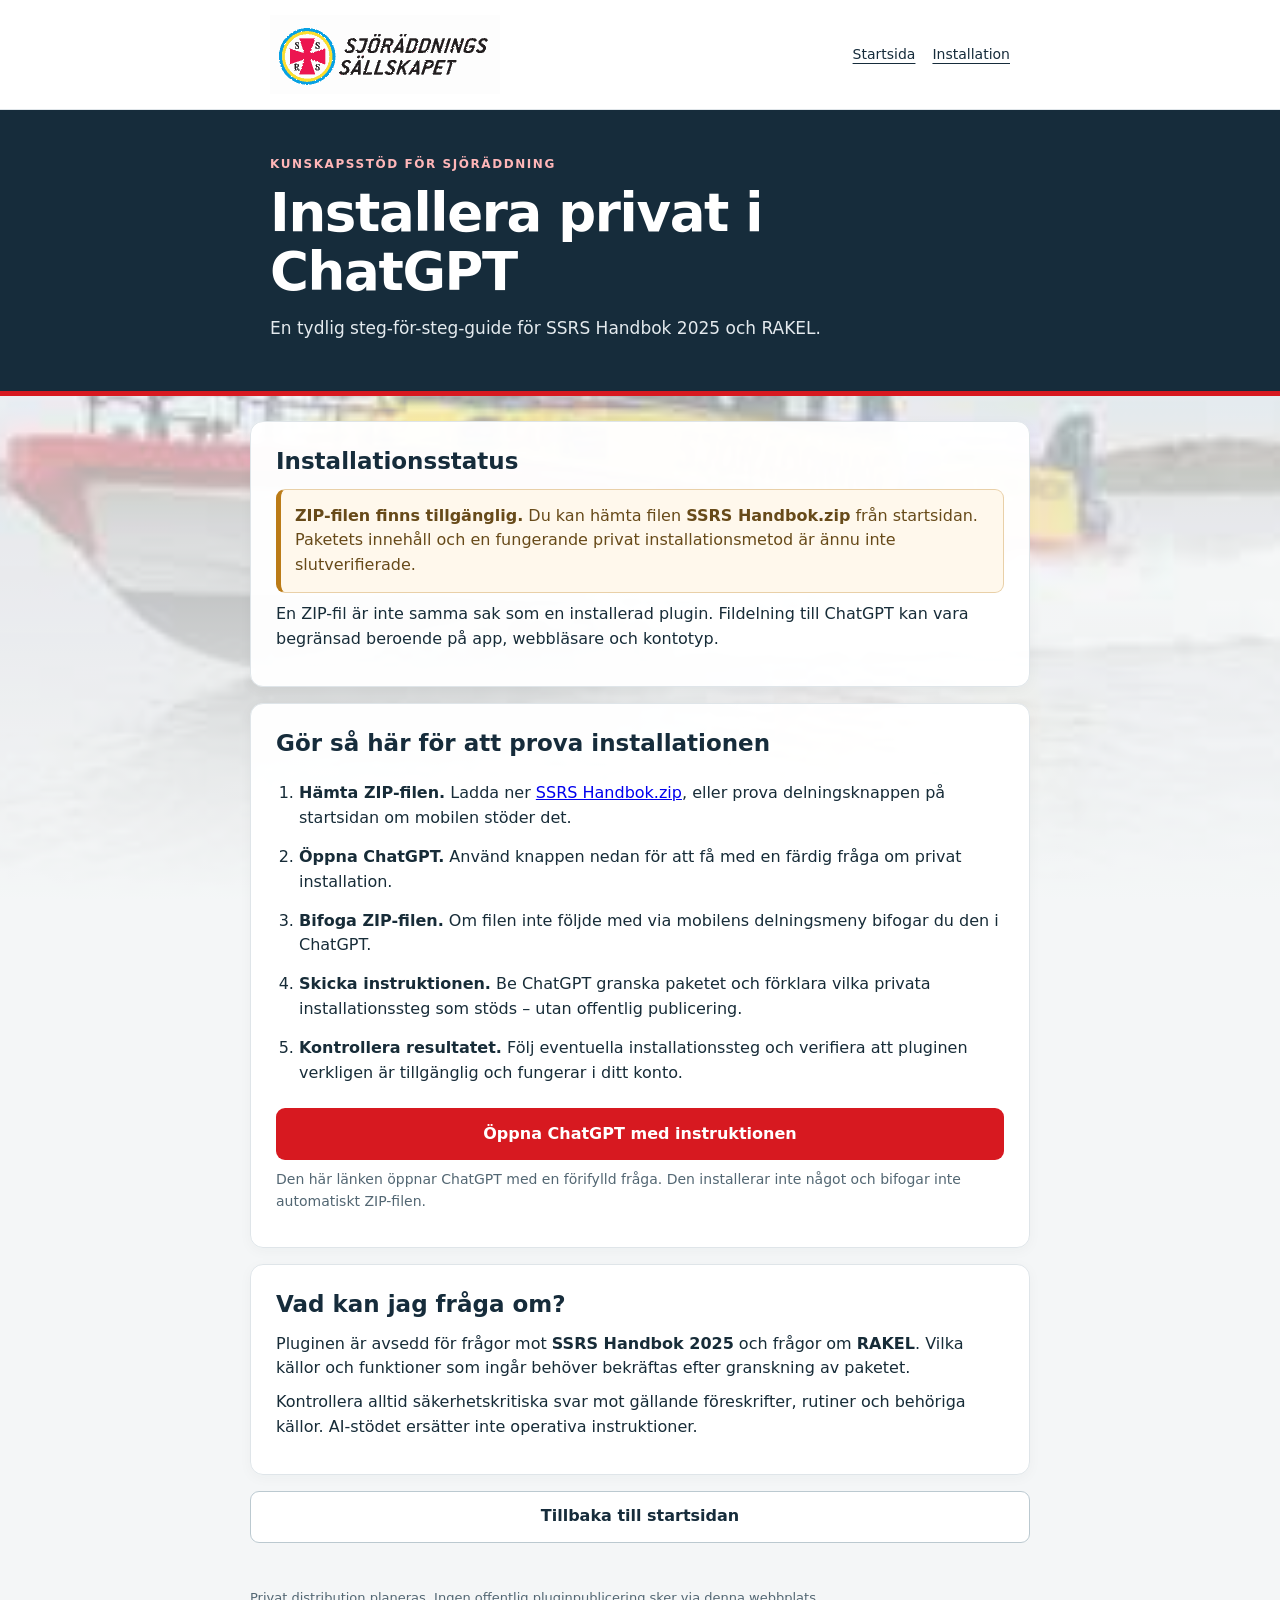
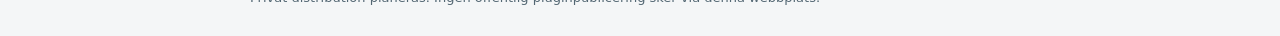
==== installera.html @ 9a64f4ef "Replace cross header mark with SSRS logo" ====
<!doctype html>
<html lang="sv">
<head>
<meta charset="utf-8">
<meta name="viewport" content="width=device-width,initial-scale=1">
<meta name="theme-color" content="#d71920">
<meta name="description" content="Information om installation av SSRS Handbok 2025 och RAKEL.">
<title>Installation – SSRS Handbok 2025 och RAKEL</title>
<link rel="stylesheet" href="./styles.css">
</head>
<body>
<header><div class="topbar"><a class="brand" href="./index.html"><img class="brand-logo" src="./ssrs-logo.svg" alt="Sjöräddningssällskapet" width="230" height="79"></a><nav aria-label="Huvudmeny"><a href="./index.html">Startsida</a><a href="./installera.html" aria-current="page">Installation</a></nav></div></header>
<section class="hero"><div class="hero-inner"><p class="eyebrow">Kunskapsstöd för sjöräddning</p><h1>Installera privat i ChatGPT</h1><p>En tydlig steg-för-steg-guide för SSRS Handbok 2025 och RAKEL.</p></div></section>
<main>
<section class="card"><h2>Installationsstatus</h2>
<div class="notice"><strong>ZIP-filen finns tillgänglig.</strong> Du kan hämta filen <strong>SSRS Handbok.zip</strong> från startsidan. Paketets innehåll och en fungerande privat installationsmetod är ännu inte slutverifierade.</div>
<p>En ZIP-fil är inte samma sak som en installerad plugin. Fildelning till ChatGPT kan vara begränsad beroende på app, webbläsare och kontotyp.</p></section>
<section class="card"><h2>Gör så här för att prova installationen</h2>
<ol class="steps">
<li><strong>Hämta ZIP-filen.</strong> Ladda ner <a href="./SSRS%20Handbok.zip" download="SSRS Handbok.zip">SSRS Handbok.zip</a>, eller prova delningsknappen på startsidan om mobilen stöder det.</li>
<li><strong>Öppna ChatGPT.</strong> Använd knappen nedan för att få med en färdig fråga om privat installation.</li>
<li><strong>Bifoga ZIP-filen.</strong> Om filen inte följde med via mobilens delningsmeny bifogar du den i ChatGPT.</li>
<li><strong>Skicka instruktionen.</strong> Be ChatGPT granska paketet och förklara vilka privata installationssteg som stöds – utan offentlig publicering.</li>
<li><strong>Kontrollera resultatet.</strong> Följ eventuella installationssteg och verifiera att pluginen verkligen är tillgänglig och fungerar i ditt konto.</li>
</ol>
<a class="button" href="https://chatgpt.com/?q=Jag%20vill%20installera%20SSRS%20Handbok%202025%20och%20RAKEL%20som%20en%20privat%20plugin.%20Jag%20bifogar%20ZIP-filen.%20Granska%20paketet%20och%20hj%C3%A4lp%20mig%20med%20de%20installationssteg%20som%20faktiskt%20st%C3%B6ds.%20Publicera%20den%20inte." target="_blank" rel="noopener noreferrer">Öppna ChatGPT med instruktionen</a>
<p class="status">Den här länken öppnar ChatGPT med en förifylld fråga. Den installerar inte något och bifogar inte automatiskt ZIP-filen.</p>
</section>
<section class="card"><h2>Vad kan jag fråga om?</h2><p>Pluginen är avsedd för frågor mot <strong>SSRS Handbok 2025</strong> och frågor om <strong>RAKEL</strong>. Vilka källor och funktioner som ingår behöver bekräftas efter granskning av paketet.</p>
<p>Kontrollera alltid säkerhetskritiska svar mot gällande föreskrifter, rutiner och behöriga källor. AI-stödet ersätter inte operativa instruktioner.</p></section>
<a class="button secondary" href="./index.html">Tillbaka till startsidan</a>
</main><footer>Privat distribution planeras. Ingen offentlig pluginpublicering sker via denna webbplats.</footer>
</body></html>
---- styles.css ----
:root{color-scheme:light;--red:#d71920;--red-dark:#a80f17;--navy:#162c3b;--ink:#172c38;--muted:#536773;--line:#dfe5e9;--surface:#fff;--background:#f4f6f7}
*{box-sizing:border-box}
html{scroll-behavior:smooth}
body{margin:0;background:var(--background);color:var(--ink);font:16px/1.55 system-ui,-apple-system,"Segoe UI",sans-serif}
header{background:var(--surface);border-bottom:1px solid var(--line)}
.topbar{max-width:780px;margin:auto;padding:15px 20px;display:flex;align-items:center;justify-content:space-between;gap:16px}
.brand{color:var(--navy);font-weight:850;letter-spacing:.035em;text-decoration:none;display:flex;align-items:center;gap:10px}
.mark{width:34px;height:34px;border-radius:7px;display:grid;place-items:center;background:var(--red);color:#fff;font-size:23px}
nav{display:flex;gap:17px;flex-wrap:wrap}nav a{color:var(--navy);font-size:14px;text-underline-offset:4px}
.hero{background:var(--navy);color:#fff;padding:45px 20px 49px;border-bottom:5px solid var(--red)}
.hero-inner{max-width:740px;margin:auto}
.eyebrow{text-transform:uppercase;letter-spacing:.13em;font-size:12px;font-weight:800;color:#ffb6b8;margin:0 0 9px}
h1{font-size:clamp(34px,6vw,53px);line-height:1.12;letter-spacing:-.025em;margin:0 0 14px;max-width:720px}
.hero p:last-child{max-width:590px;color:#e4eaee;font-size:17px;margin:0}
main{max-width:780px;width:calc(100% - 32px);margin:25px auto 45px}
.card{background:var(--surface);border:1px solid var(--line);border-radius:13px;padding:25px;margin:16px 0;box-shadow:0 3px 14px #182f3a09}
h2{font-size:23px;line-height:1.3;color:var(--navy);margin:0 0 12px}
h3{font-size:17px;margin:0 0 5px}p{margin:9px 0}
.grid{display:grid;grid-template-columns:1fr 1fr;gap:12px;margin:17px 0}
.topic{background:#f4f6f7;border-left:4px solid var(--red);border-radius:8px;padding:16px}
.topic p{color:var(--muted);font-size:14px;margin:0}
.button{display:flex;align-items:center;justify-content:center;width:100%;min-height:52px;padding:13px 17px;margin-top:11px;border-radius:9px;border:0;background:var(--red);color:#fff;text-decoration:none;text-align:center;font:700 16px/1.3 system-ui,-apple-system,"Segoe UI",sans-serif;cursor:pointer}
.button.secondary{background:#fff;color:var(--navy);border:1px solid #bbc9d0}
.button:not(:disabled):hover{background:var(--red-dark)}.button.secondary:hover{background:#eef1f3}
.button:disabled{opacity:.58;cursor:not-allowed}
a:focus-visible,button:focus-visible{outline:3px solid #2e86c7;outline-offset:3px}
.notice{background:#fff8ec;border:1px solid #e9d0a8;border-left:5px solid #bb7b17;border-radius:9px;padding:14px;color:#674a19}
.status{color:var(--muted);font-size:14px}
.steps{padding-left:23px}.steps li{padding:7px 0}
footer{max-width:780px;width:calc(100% - 32px);margin:0 auto;padding:0 0 28px;color:var(--muted);font-size:13px}
@media(max-width:580px){.topbar{align-items:flex-start;flex-direction:column}.hero{padding:36px 16px 40px}.grid{grid-template-columns:1fr}.card{padding:19px}}
@media(prefers-reduced-motion:reduce){html{scroll-behavior:auto}}

/* Fadad fotobakgrund från användarens uppladdade SSRS-bild. */
body{position:relative;isolation:isolate}
body::before{content:"";position:fixed;inset:0;z-index:-1;pointer-events:none;background-image:linear-gradient(180deg,rgba(244,246,247,.65) 0%,rgba(244,246,247,.32) 32%,rgba(244,246,247,.89) 85%,#f4f6f7 100%),url("[data-uri]");background-size:cover;background-position:center 32%;background-repeat:no-repeat;opacity:.63}
.card{background:rgba(255,255,255,.96)}
@media(max-width:580px){body::before{background-position:52% center}}
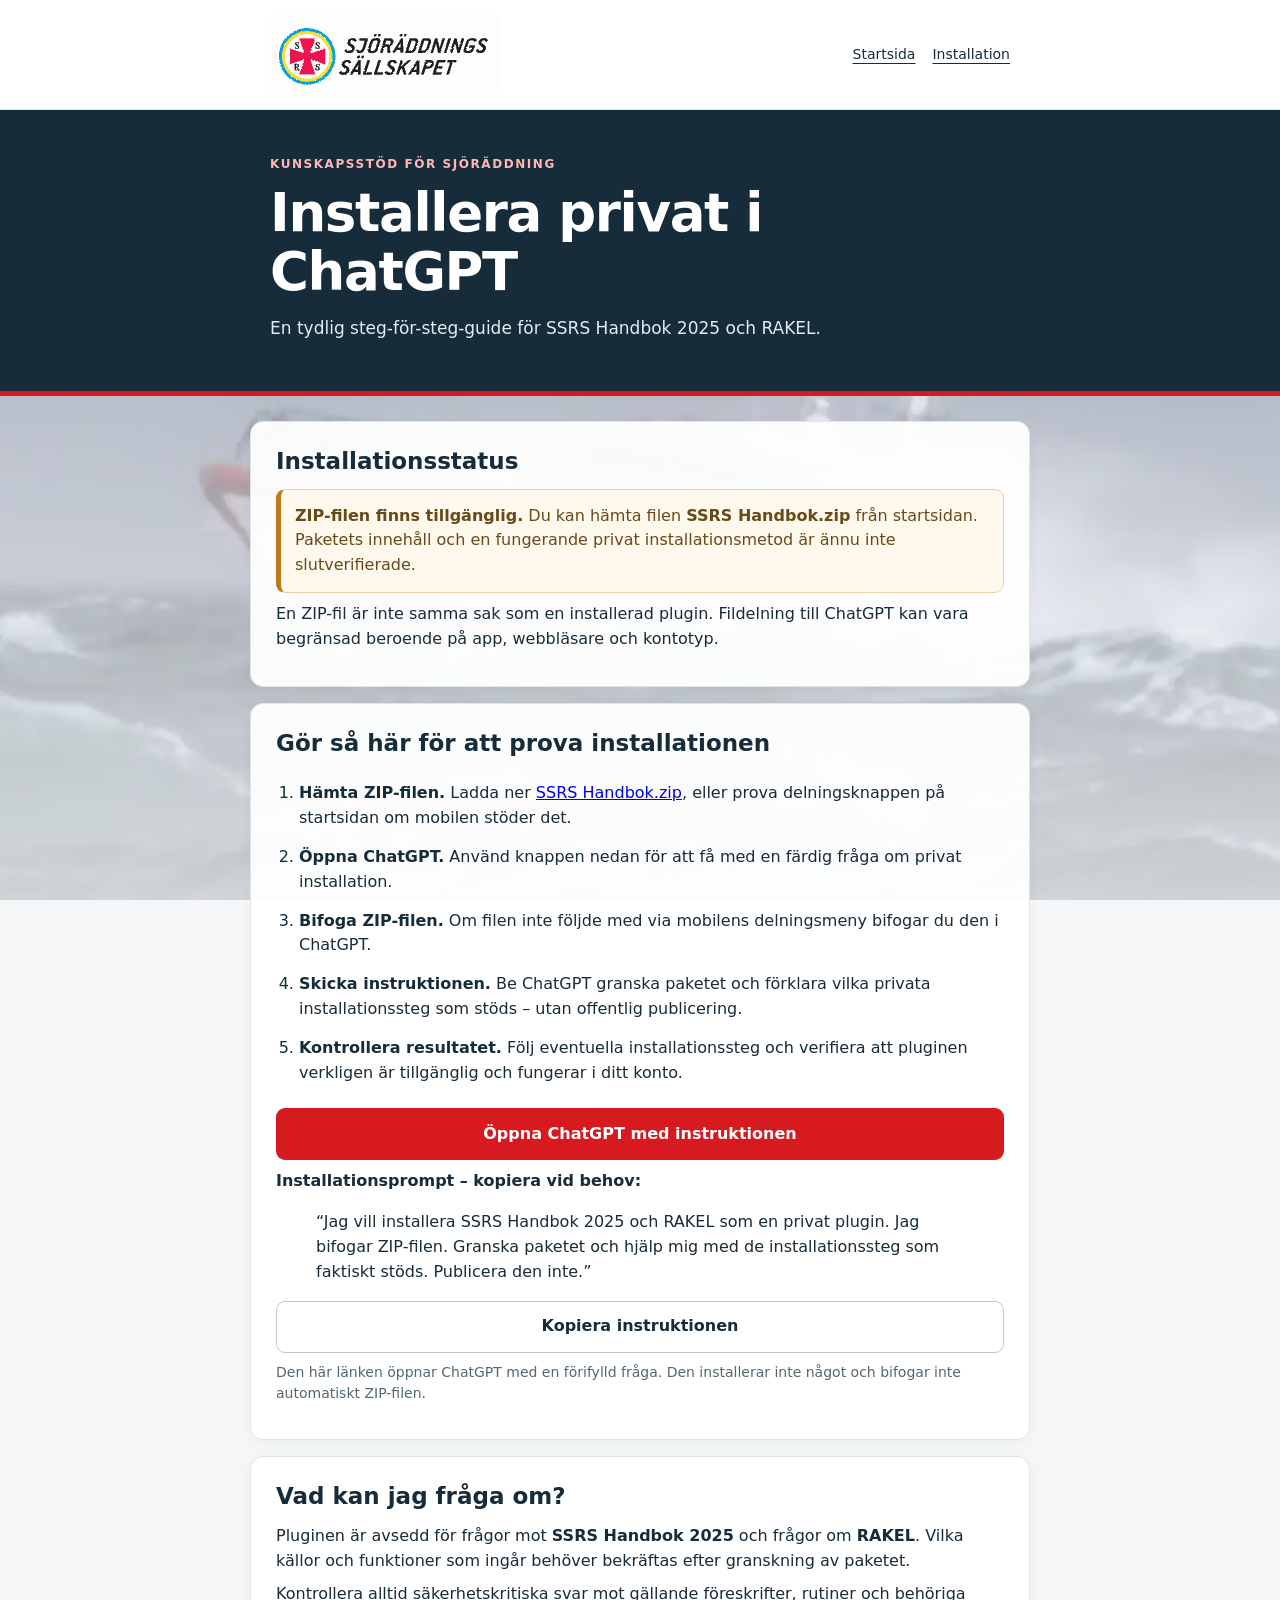
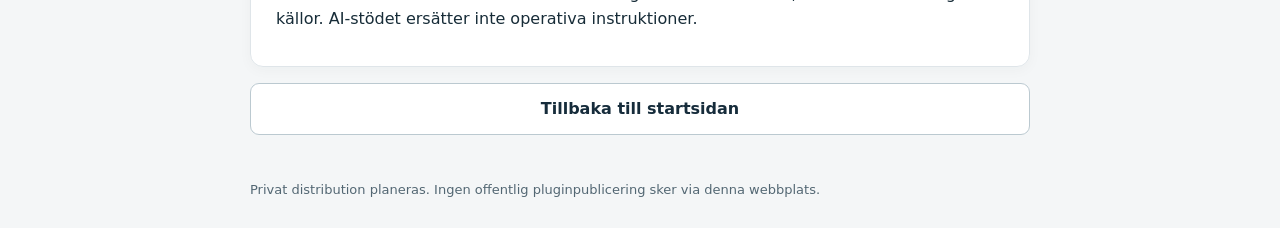
==== commit 350725cc: "Display and copy installation prompt on both SSRS pages" ====
--- a/installera.html
+++ b/installera.html
@@ -24,10 +24,43 @@
 <li><strong>Kontrollera resultatet.</strong> Följ eventuella installationssteg och verifiera att pluginen verkligen är tillgänglig och fungerar i ditt konto.</li>
 </ol>
 <a class="button" href="https://chatgpt.com/?q=Jag%20vill%20installera%20SSRS%20Handbok%202025%20och%20RAKEL%20som%20en%20privat%20plugin.%20Jag%20bifogar%20ZIP-filen.%20Granska%20paketet%20och%20hj%C3%A4lp%20mig%20med%20de%20installationssteg%20som%20faktiskt%20st%C3%B6ds.%20Publicera%20den%20inte." target="_blank" rel="noopener noreferrer">Öppna ChatGPT med instruktionen</a>
+<div class="prompt-box" aria-label="Installationsinstruktion att kopiera">
+<p class="prompt-label"><strong>Installationsprompt – kopiera vid behov:</strong></p>
+<blockquote class="prompt-text" id="installationPrompt">“Jag vill installera SSRS Handbok 2025 och RAKEL som en privat plugin. Jag bifogar ZIP-filen. Granska paketet och hjälp mig med de installationssteg som faktiskt stöds. Publicera den inte.”</blockquote>
+<button class="button secondary copy-prompt" type="button" data-copy-prompt aria-label="Kopiera installationsprompten">Kopiera instruktionen</button>
+<p class="status copy-status" aria-live="polite"></p>
+</div>
 <p class="status">Den här länken öppnar ChatGPT med en förifylld fråga. Den installerar inte något och bifogar inte automatiskt ZIP-filen.</p>
 </section>
 <section class="card"><h2>Vad kan jag fråga om?</h2><p>Pluginen är avsedd för frågor mot <strong>SSRS Handbok 2025</strong> och frågor om <strong>RAKEL</strong>. Vilka källor och funktioner som ingår behöver bekräftas efter granskning av paketet.</p>
 <p>Kontrollera alltid säkerhetskritiska svar mot gällande föreskrifter, rutiner och behöriga källor. AI-stödet ersätter inte operativa instruktioner.</p></section>
 <a class="button secondary" href="./index.html">Tillbaka till startsidan</a>
 </main><footer>Privat distribution planeras. Ingen offentlig pluginpublicering sker via denna webbplats.</footer>
+<script>
+document.querySelectorAll("[data-copy-prompt]").forEach(button => {
+  button.addEventListener("click", async () => {
+    const prompt = "Jag vill installera SSRS Handbok 2025 och RAKEL som en privat plugin. Jag bifogar ZIP-filen. Granska paketet och hjälp mig med de installationssteg som faktiskt stöds. Publicera den inte.";
+    const status = button.parentElement.querySelector(".copy-status");
+    try {
+      if (navigator.clipboard && window.isSecureContext) {
+        await navigator.clipboard.writeText(prompt);
+      } else {
+        const field = document.createElement("textarea");
+        field.value = prompt;
+        field.style.position = "fixed";
+        field.style.opacity = "0";
+        document.body.appendChild(field);
+        field.focus();
+        field.select();
+        const copied = document.execCommand("copy");
+        field.remove();
+        if (!copied) throw new Error("Kopiering stöds inte");
+      }
+      status.textContent = "Instruktionen är kopierad. Klistra in den i ChatGPT.";
+    } catch (error) {
+      status.textContent = "Automatisk kopiering fungerade inte. Markera och kopiera texten ovan manuellt.";
+    }
+  });
+});
+</script>
 </body></html>
--- a/styles.css
+++ b/styles.css
@@ -31,8 +31,13 @@
 @media(max-width:580px){.topbar{align-items:flex-start;flex-direction:column}.hero{padding:36px 16px 40px}.grid{grid-template-columns:1fr}.card{padding:19px}}
 @media(prefers-reduced-motion:reduce){html{scroll-behavior:auto}}
 
-/* Fadad fotobakgrund från användarens uppladdade SSRS-bild. */
+/* Högupplöst beskuret originalfoto utan reklamskrift. */
 body{position:relative;isolation:isolate}
-body::before{content:"";position:fixed;inset:0;z-index:-1;pointer-events:none;background-image:linear-gradient(180deg,rgba(244,246,247,.65) 0%,rgba(244,246,247,.32) 32%,rgba(244,246,247,.89) 85%,#f4f6f7 100%),url("[data-uri]");background-size:cover;background-position:center 32%;background-repeat:no-repeat;opacity:.63}
-.card{background:rgba(255,255,255,.96)}
-@media(max-width:580px){body::before{background-position:52% center}}
+body::before{content:"";position:fixed;inset:0;z-index:0;pointer-events:none;background-image:linear-gradient(180deg,rgba(244,246,247,.22) 0%,rgba(244,246,247,.36) 40%,rgba(244,246,247,.66) 82%,rgba(244,246,247,.78) 100%),url("./ssrs-bakgrund.webp");background-size:cover;background-position:center 53%;background-repeat:no-repeat;opacity:.86}
+header,.hero,main,footer{position:relative;z-index:1}
+.card{background:rgba(255,255,255,.94)}
+@media(max-width:580px){body::before{background-position:54% center}}
+/* SSRS logo in header */
+.brand-logo{display:block;width:clamp(160px,23vw,230px);height:auto;object-fit:contain}
+@media(max-width:580px){.brand-logo{width:190px}}
+
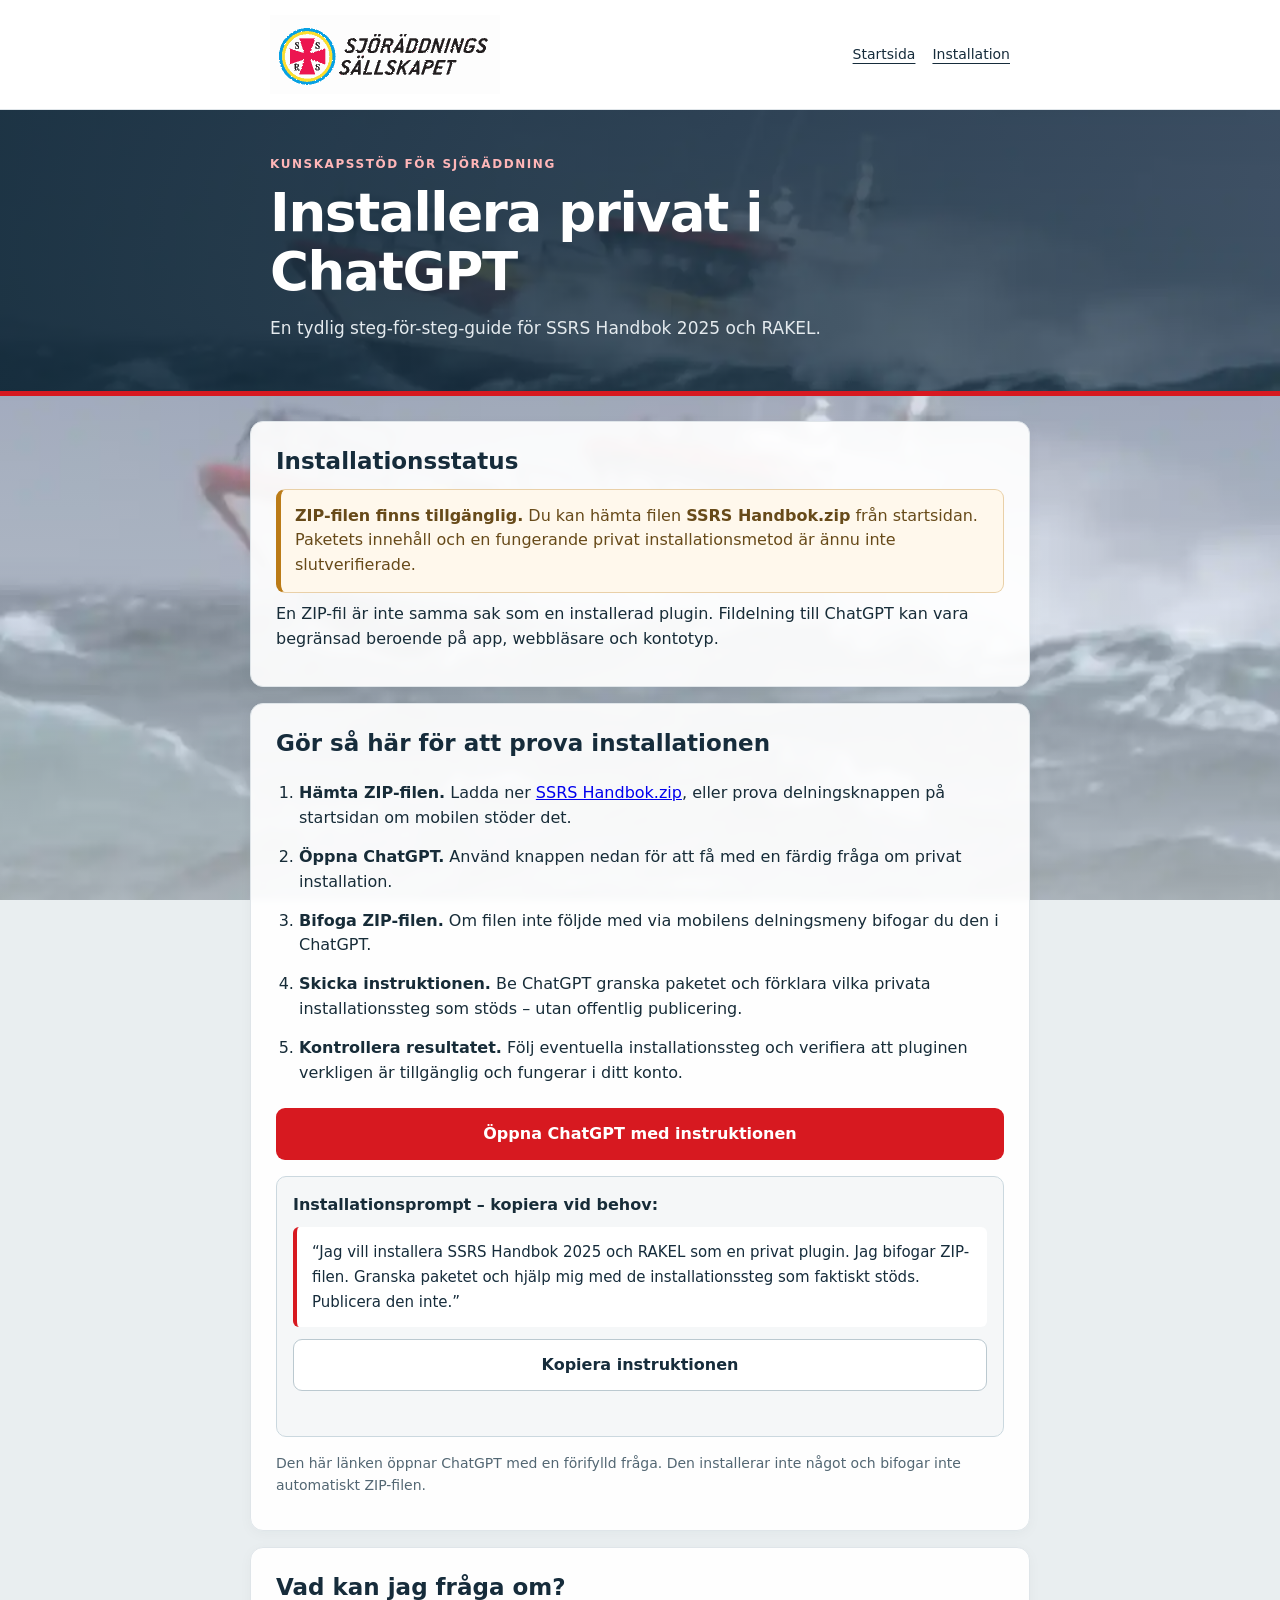
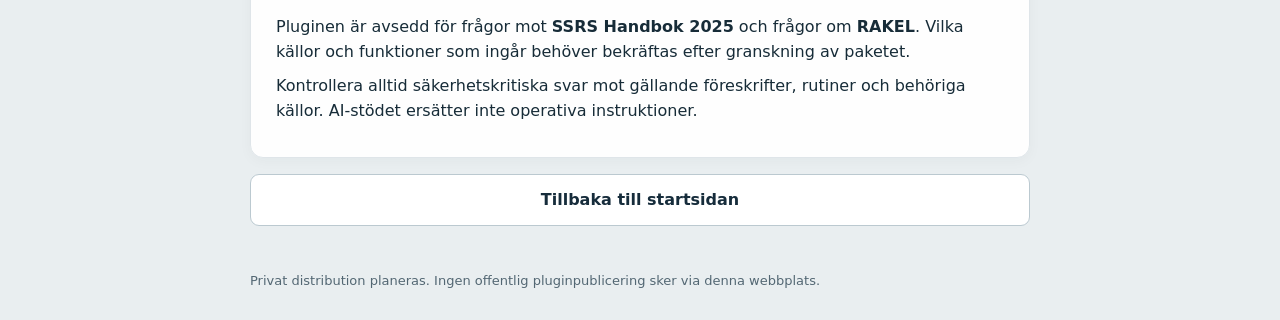
==== commit 2dafc0ab: "Bust CSS cache for revised SSRS photo background" ====
--- a/installera.html
+++ b/installera.html
@@ -6,7 +6,7 @@
 <meta name="theme-color" content="#d71920">
 <meta name="description" content="Information om installation av SSRS Handbok 2025 och RAKEL.">
 <title>Installation – SSRS Handbok 2025 och RAKEL</title>
-<link rel="stylesheet" href="./styles.css">
+<link rel="stylesheet" href="./styles.css?v=20261119-2">
 </head>
 <body>
 <header><div class="topbar"><a class="brand" href="./index.html"><img class="brand-logo" src="./ssrs-logo.svg" alt="Sjöräddningssällskapet" width="230" height="79"></a><nav aria-label="Huvudmeny"><a href="./index.html">Startsida</a><a href="./installera.html" aria-current="page">Installation</a></nav></div></header>
--- a/styles.css
+++ b/styles.css
@@ -31,13 +31,21 @@
 @media(max-width:580px){.topbar{align-items:flex-start;flex-direction:column}.hero{padding:36px 16px 40px}.grid{grid-template-columns:1fr}.card{padding:19px}}
 @media(prefers-reduced-motion:reduce){html{scroll-behavior:auto}}
 
-/* Högupplöst beskuret originalfoto utan reklamskrift. */
-body{position:relative;isolation:isolate}
-body::before{content:"";position:fixed;inset:0;z-index:0;pointer-events:none;background-image:linear-gradient(180deg,rgba(244,246,247,.22) 0%,rgba(244,246,247,.36) 40%,rgba(244,246,247,.66) 82%,rgba(244,246,247,.78) 100%),url("./ssrs-bakgrund.webp");background-size:cover;background-position:center 53%;background-repeat:no-repeat;opacity:.86}
+/* Sjöräddningsfoto. Bildlagret ligger över sidans bakgrund, under allt innehåll. */
+body{position:relative;isolation:isolate;background:#e9eef0}
+body::before{content:"";position:fixed;inset:0;z-index:0;pointer-events:none;background:linear-gradient(180deg,rgba(235,242,244,.10) 0%,rgba(235,242,244,.38) 66%,rgba(235,242,244,.63) 100%),url("./ssrs-bakgrund.webp?v=2") center 54%/cover no-repeat;opacity:1}
 header,.hero,main,footer{position:relative;z-index:1}
-.card{background:rgba(255,255,255,.94)}
-@media(max-width:580px){body::before{background-position:54% center}}
+.hero{background:linear-gradient(90deg,rgba(18,42,58,.90),rgba(18,42,58,.60)),url("./ssrs-bakgrund.webp?v=2") center 55%/cover no-repeat}
+.card{background:rgba(255,255,255,.93);backdrop-filter:blur(3px)}
+@media(max-width:580px){body::before{background-position:54% center}.hero{background-position:54% center}}
 /* SSRS logo in header */
 .brand-logo{display:block;width:clamp(160px,23vw,230px);height:auto;object-fit:contain}
 @media(max-width:580px){.brand-logo{width:190px}}
 
+
+/* Kopierbar installationsprompt, identisk på båda sidor. */
+.prompt-box{margin:16px 0;padding:16px;background:#f5f7f8;border:1px solid #cbd8df;border-radius:10px}
+.prompt-label{margin:0 0 9px}
+.prompt-text{margin:0;padding:13px 15px;white-space:normal;overflow-wrap:anywhere;background:white;border-left:4px solid var(--red);border-radius:6px;font-size:15px;line-height:1.65;color:var(--navy);user-select:text}
+.copy-prompt{margin-top:12px}
+.copy-status{min-height:1.4em;margin:9px 0 0}
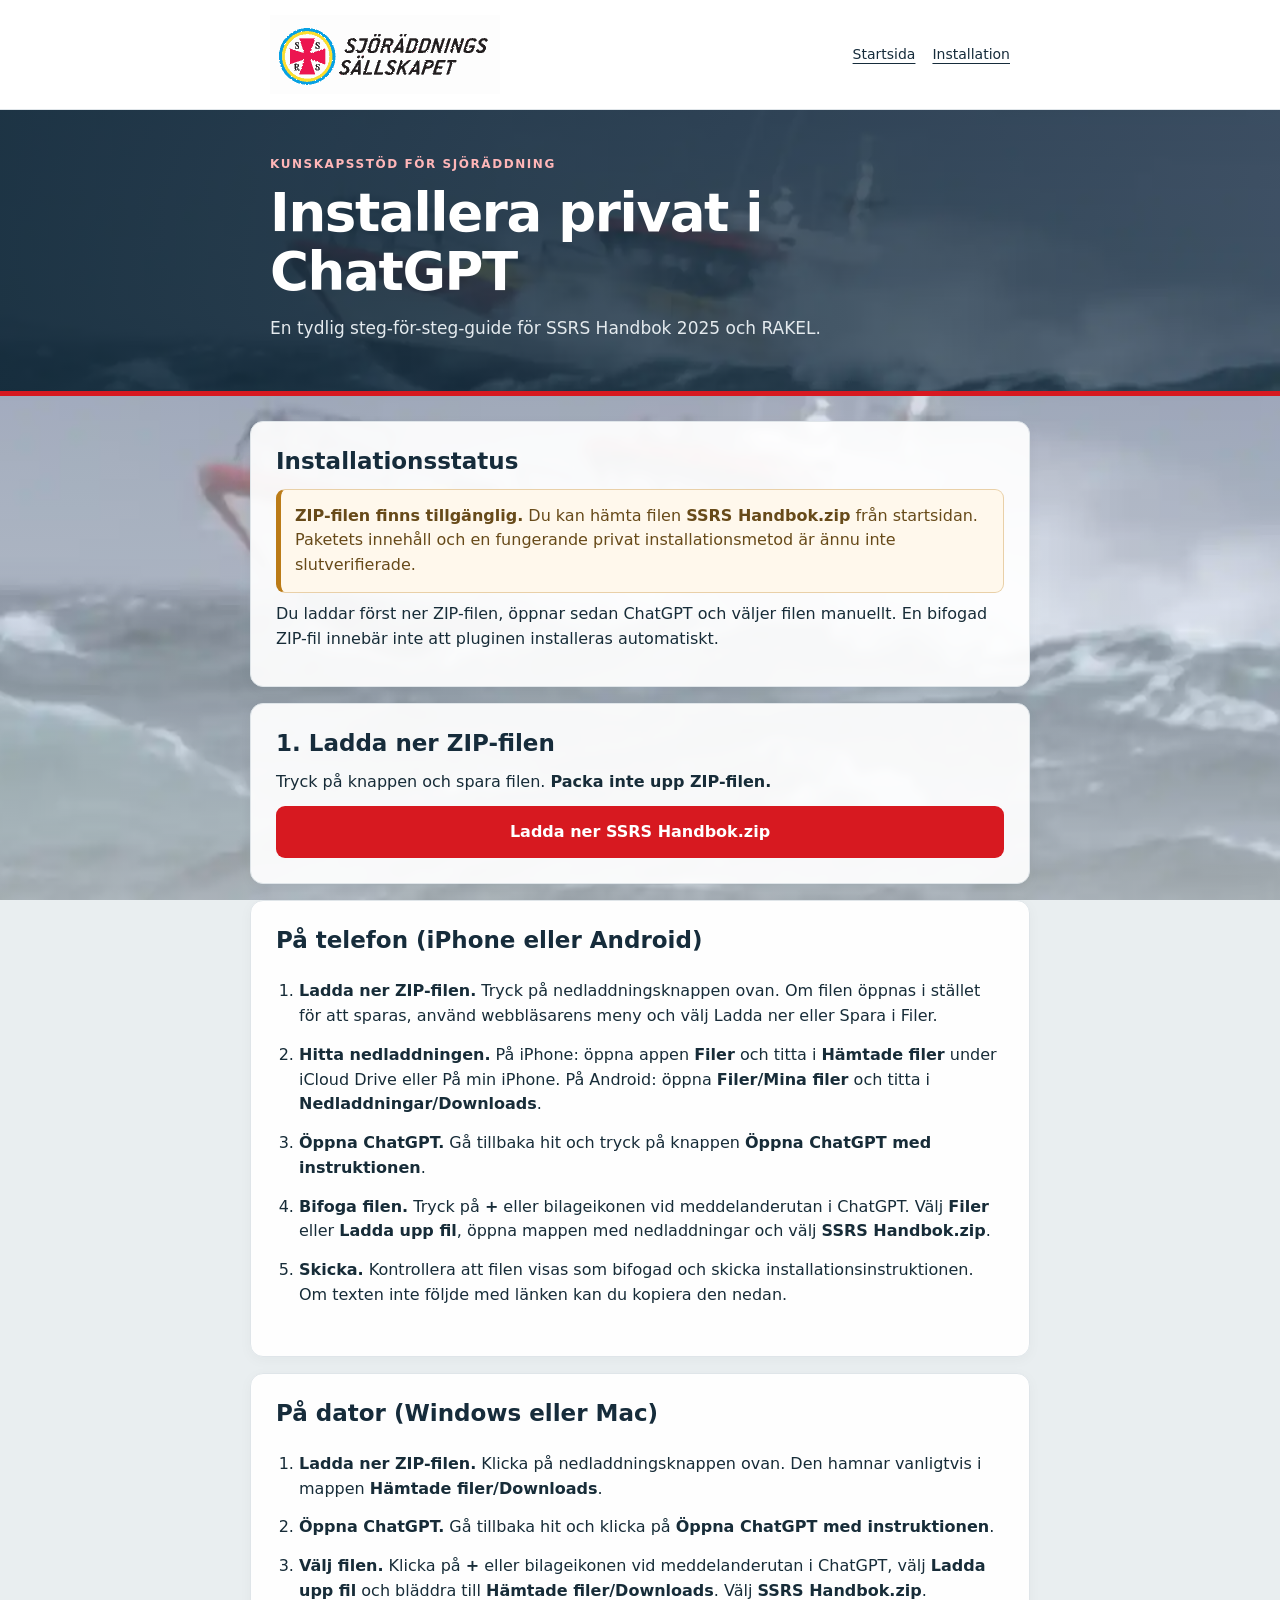
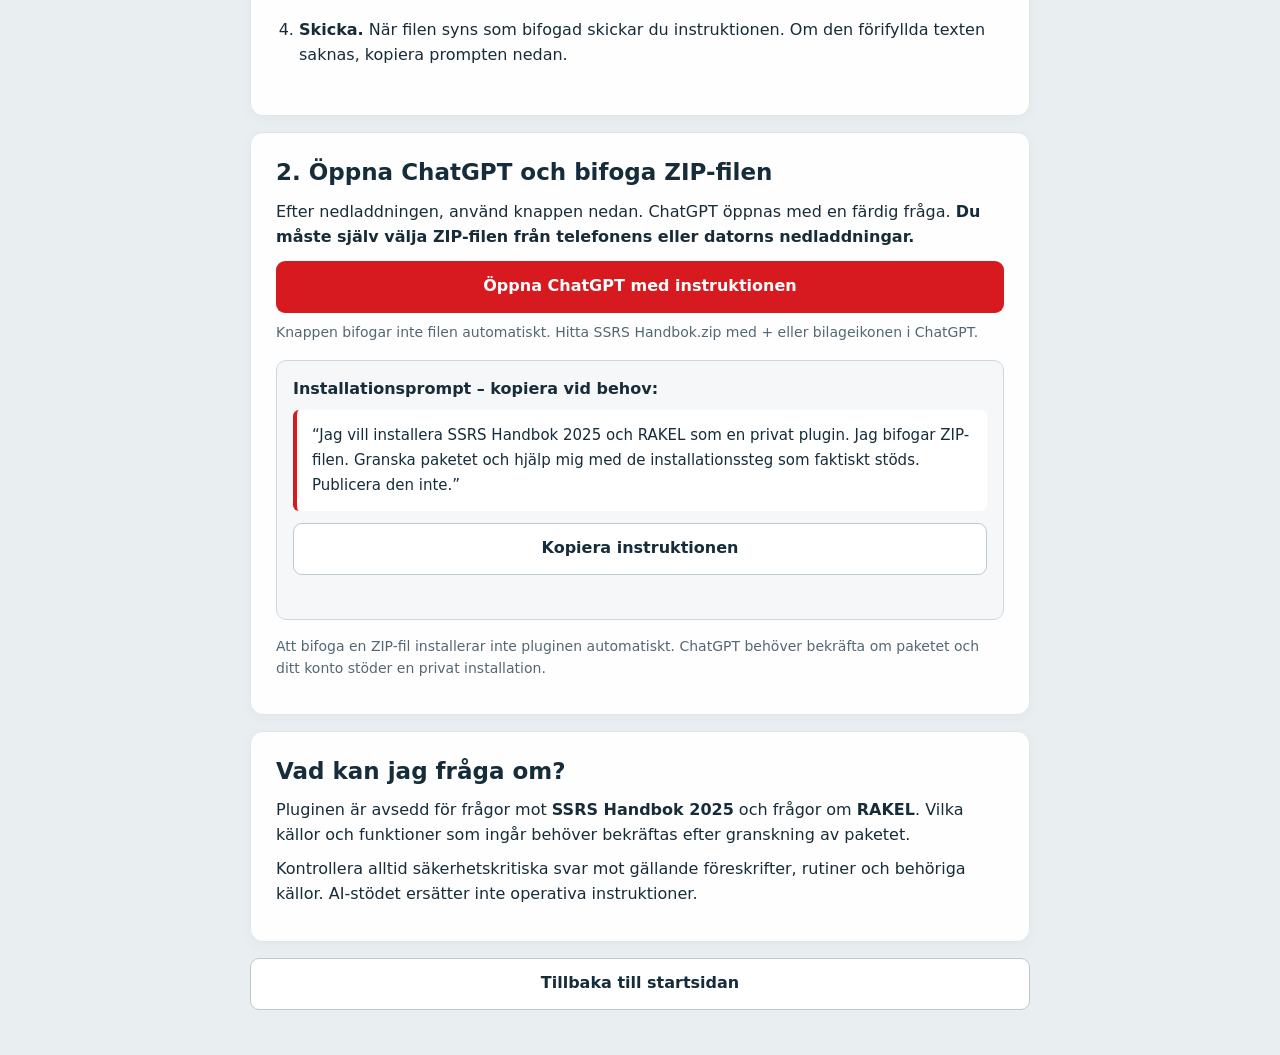
==== commit 78fa687b: "Replace ZIP sharing with clear manual download and ChatGPT upload steps" ====
--- a/installera.html
+++ b/installera.html
@@ -6,7 +6,7 @@
 <meta name="theme-color" content="#d71920">
 <meta name="description" content="Information om installation av SSRS Handbok 2025 och RAKEL.">
 <title>Installation – SSRS Handbok 2025 och RAKEL</title>
-<link rel="stylesheet" href="./styles.css?v=20261119-2">
+<link rel="stylesheet" href="./styles.css?v=20261119-3">
 </head>
 <body>
 <header><div class="topbar"><a class="brand" href="./index.html"><img class="brand-logo" src="./ssrs-logo.svg" alt="Sjöräddningssällskapet" width="230" height="79"></a><nav aria-label="Huvudmeny"><a href="./index.html">Startsida</a><a href="./installera.html" aria-current="page">Installation</a></nav></div></header>
@@ -14,28 +14,39 @@
 <main>
 <section class="card"><h2>Installationsstatus</h2>
 <div class="notice"><strong>ZIP-filen finns tillgänglig.</strong> Du kan hämta filen <strong>SSRS Handbok.zip</strong> från startsidan. Paketets innehåll och en fungerande privat installationsmetod är ännu inte slutverifierade.</div>
-<p>En ZIP-fil är inte samma sak som en installerad plugin. Fildelning till ChatGPT kan vara begränsad beroende på app, webbläsare och kontotyp.</p></section>
-<section class="card"><h2>Gör så här för att prova installationen</h2>
+<p>Du laddar först ner ZIP-filen, öppnar sedan ChatGPT och väljer filen manuellt. En bifogad ZIP-fil innebär inte att pluginen installeras automatiskt.</p></section>
+<section class="card"><h2>1. Ladda ner ZIP-filen</h2><p>Tryck på knappen och spara filen. <strong>Packa inte upp ZIP-filen.</strong></p><a class="button" href="./SSRS%20Handbok.zip" download="SSRS Handbok.zip">Ladda ner SSRS Handbok.zip</a></section>
+<section class="card"><h2>På telefon (iPhone eller Android)</h2>
 <ol class="steps">
-<li><strong>Hämta ZIP-filen.</strong> Ladda ner <a href="./SSRS%20Handbok.zip" download="SSRS Handbok.zip">SSRS Handbok.zip</a>, eller prova delningsknappen på startsidan om mobilen stöder det.</li>
-<li><strong>Öppna ChatGPT.</strong> Använd knappen nedan för att få med en färdig fråga om privat installation.</li>
-<li><strong>Bifoga ZIP-filen.</strong> Om filen inte följde med via mobilens delningsmeny bifogar du den i ChatGPT.</li>
-<li><strong>Skicka instruktionen.</strong> Be ChatGPT granska paketet och förklara vilka privata installationssteg som stöds – utan offentlig publicering.</li>
-<li><strong>Kontrollera resultatet.</strong> Följ eventuella installationssteg och verifiera att pluginen verkligen är tillgänglig och fungerar i ditt konto.</li>
-</ol>
+<li><strong>Ladda ner ZIP-filen.</strong> Tryck på nedladdningsknappen ovan. Om filen öppnas i stället för att sparas, använd webbläsarens meny och välj Ladda ner eller Spara i Filer.</li>
+<li><strong>Hitta nedladdningen.</strong> På iPhone: öppna appen <strong>Filer</strong> och titta i <strong>Hämtade filer</strong> under iCloud Drive eller På min iPhone. På Android: öppna <strong>Filer/Mina filer</strong> och titta i <strong>Nedladdningar/Downloads</strong>.</li>
+<li><strong>Öppna ChatGPT.</strong> Gå tillbaka hit och tryck på knappen <strong>Öppna ChatGPT med instruktionen</strong>.</li>
+<li><strong>Bifoga filen.</strong> Tryck på <strong>+</strong> eller bilageikonen vid meddelanderutan i ChatGPT. Välj <strong>Filer</strong> eller <strong>Ladda upp fil</strong>, öppna mappen med nedladdningar och välj <strong>SSRS Handbok.zip</strong>.</li>
+<li><strong>Skicka.</strong> Kontrollera att filen visas som bifogad och skicka installationsinstruktionen. Om texten inte följde med länken kan du kopiera den nedan.</li>
+</ol></section>
+<section class="card"><h2>På dator (Windows eller Mac)</h2>
+<ol class="steps">
+<li><strong>Ladda ner ZIP-filen.</strong> Klicka på nedladdningsknappen ovan. Den hamnar vanligtvis i mappen <strong>Hämtade filer/Downloads</strong>.</li>
+<li><strong>Öppna ChatGPT.</strong> Gå tillbaka hit och klicka på <strong>Öppna ChatGPT med instruktionen</strong>.</li>
+<li><strong>Välj filen.</strong> Klicka på <strong>+</strong> eller bilageikonen vid meddelanderutan i ChatGPT, välj <strong>Ladda upp fil</strong> och bläddra till <strong>Hämtade filer/Downloads</strong>. Välj <strong>SSRS Handbok.zip</strong>.</li>
+<li><strong>Skicka.</strong> När filen syns som bifogad skickar du instruktionen. Om den förifyllda texten saknas, kopiera prompten nedan.</li>
+</ol></section>
+<section class="card"><h2>2. Öppna ChatGPT och bifoga ZIP-filen</h2>
+<p>Efter nedladdningen, använd knappen nedan. ChatGPT öppnas med en färdig fråga. <strong>Du måste själv välja ZIP-filen från telefonens eller datorns nedladdningar.</strong></p>
 <a class="button" href="https://chatgpt.com/?q=Jag%20vill%20installera%20SSRS%20Handbok%202025%20och%20RAKEL%20som%20en%20privat%20plugin.%20Jag%20bifogar%20ZIP-filen.%20Granska%20paketet%20och%20hj%C3%A4lp%20mig%20med%20de%20installationssteg%20som%20faktiskt%20st%C3%B6ds.%20Publicera%20den%20inte." target="_blank" rel="noopener noreferrer">Öppna ChatGPT med instruktionen</a>
+<p class="status">Knappen bifogar inte filen automatiskt. Hitta SSRS Handbok.zip med + eller bilageikonen i ChatGPT.</p>
 <div class="prompt-box" aria-label="Installationsinstruktion att kopiera">
 <p class="prompt-label"><strong>Installationsprompt – kopiera vid behov:</strong></p>
 <blockquote class="prompt-text" id="installationPrompt">“Jag vill installera SSRS Handbok 2025 och RAKEL som en privat plugin. Jag bifogar ZIP-filen. Granska paketet och hjälp mig med de installationssteg som faktiskt stöds. Publicera den inte.”</blockquote>
 <button class="button secondary copy-prompt" type="button" data-copy-prompt aria-label="Kopiera installationsprompten">Kopiera instruktionen</button>
 <p class="status copy-status" aria-live="polite"></p>
 </div>
-<p class="status">Den här länken öppnar ChatGPT med en förifylld fråga. Den installerar inte något och bifogar inte automatiskt ZIP-filen.</p>
+<p class="status">Att bifoga en ZIP-fil installerar inte pluginen automatiskt. ChatGPT behöver bekräfta om paketet och ditt konto stöder en privat installation.</p>
 </section>
 <section class="card"><h2>Vad kan jag fråga om?</h2><p>Pluginen är avsedd för frågor mot <strong>SSRS Handbok 2025</strong> och frågor om <strong>RAKEL</strong>. Vilka källor och funktioner som ingår behöver bekräftas efter granskning av paketet.</p>
 <p>Kontrollera alltid säkerhetskritiska svar mot gällande föreskrifter, rutiner och behöriga källor. AI-stödet ersätter inte operativa instruktioner.</p></section>
 <a class="button secondary" href="./index.html">Tillbaka till startsidan</a>
-</main><footer>Privat distribution planeras. Ingen offentlig pluginpublicering sker via denna webbplats.</footer>
+</main>
 <script>
 document.querySelectorAll("[data-copy-prompt]").forEach(button => {
   button.addEventListener("click", async () => {
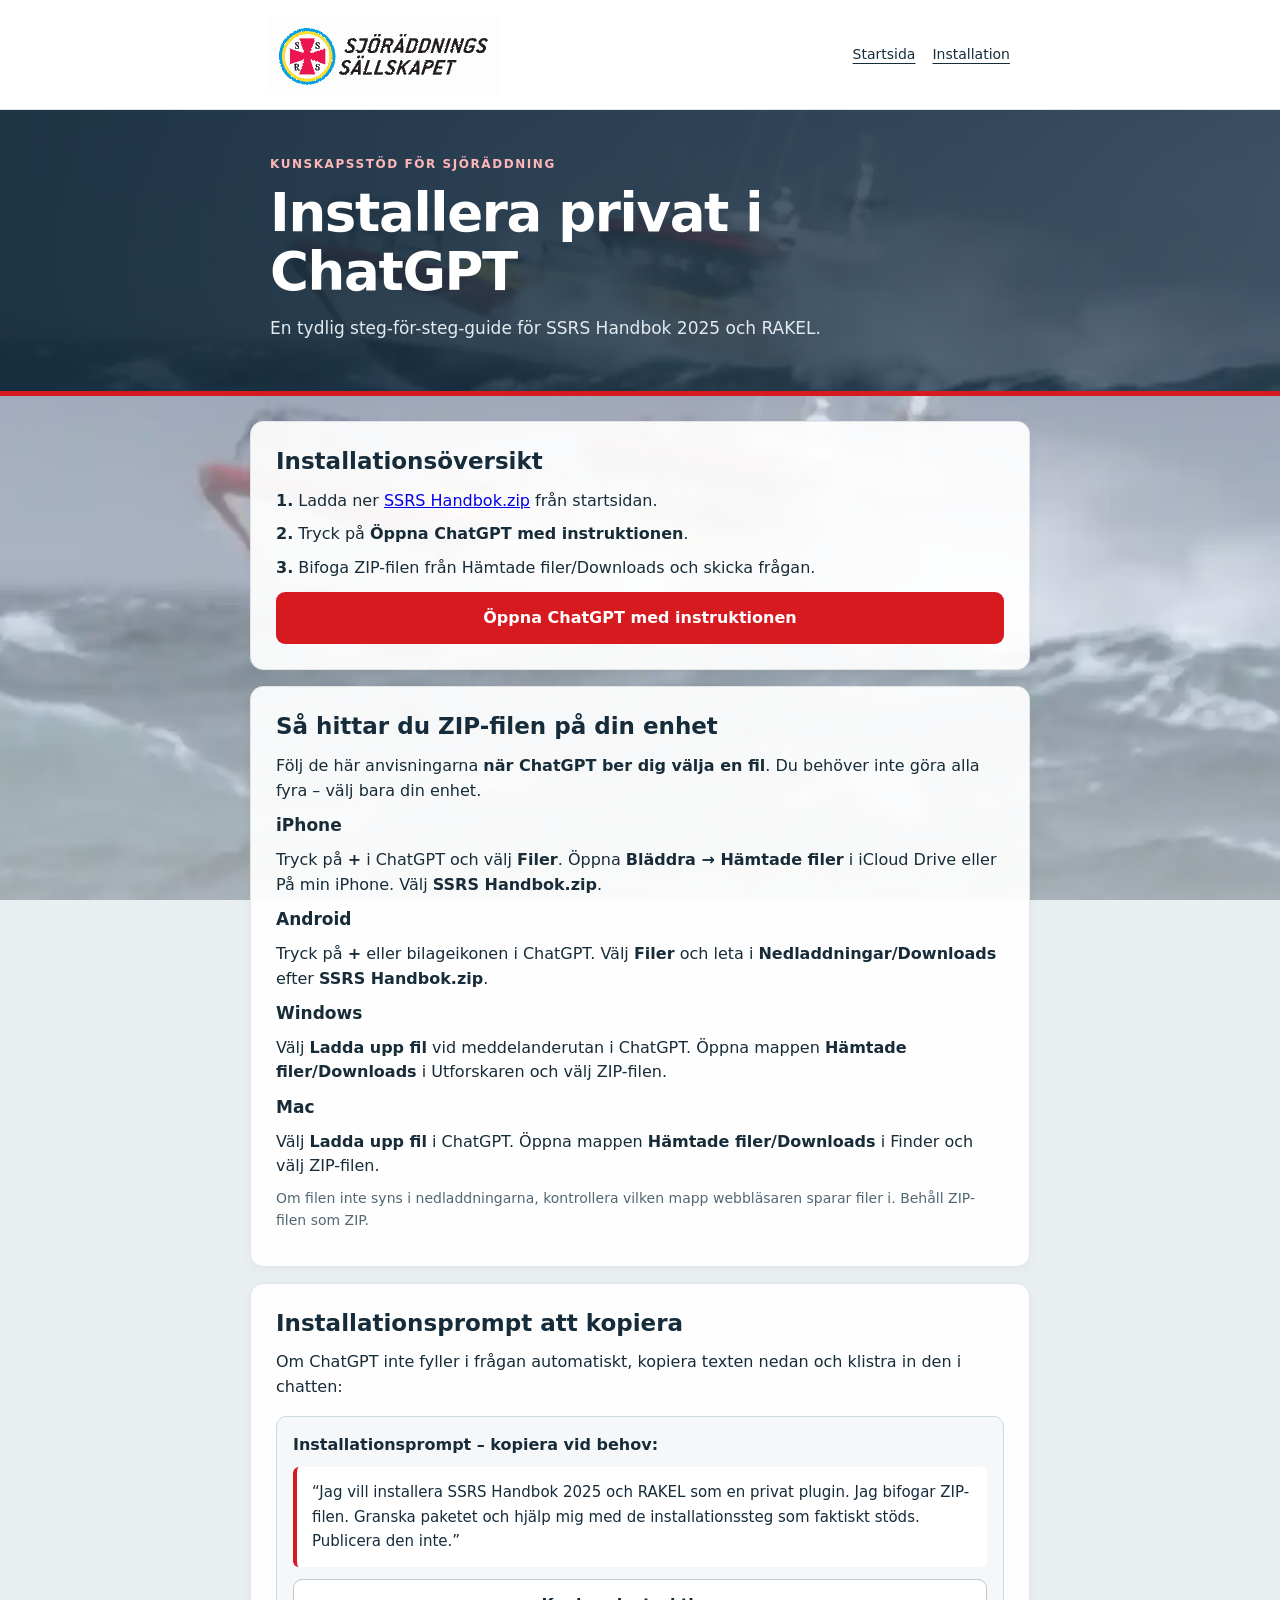
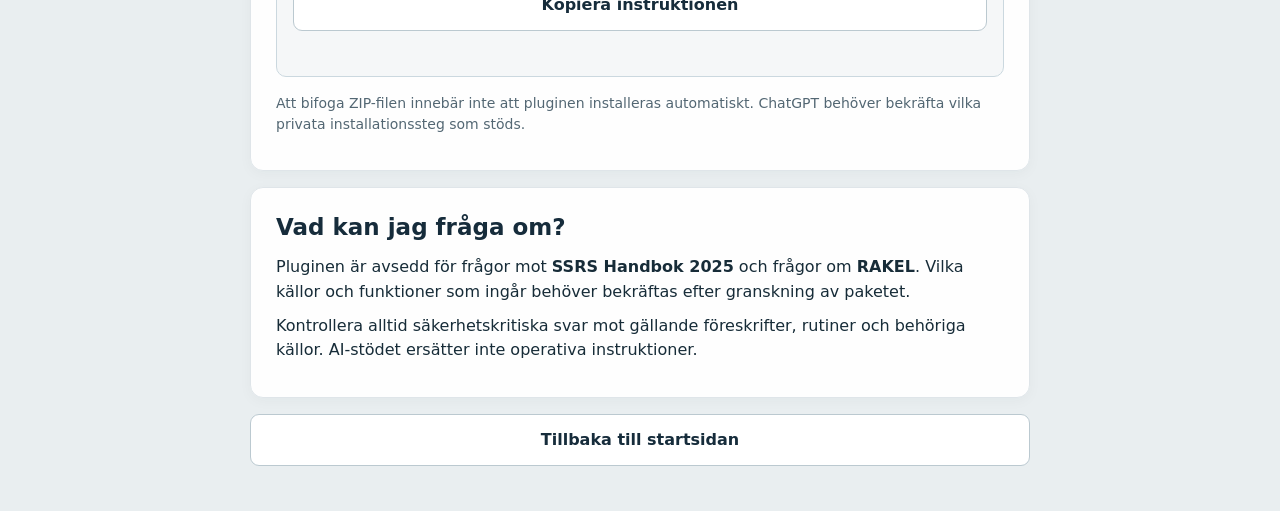
==== commit 99de48b7: "Simplify SSRS installation flow and avoid overlapping steps" ====
--- a/installera.html
+++ b/installera.html
@@ -12,36 +12,30 @@
 <header><div class="topbar"><a class="brand" href="./index.html"><img class="brand-logo" src="./ssrs-logo.svg" alt="Sjöräddningssällskapet" width="230" height="79"></a><nav aria-label="Huvudmeny"><a href="./index.html">Startsida</a><a href="./installera.html" aria-current="page">Installation</a></nav></div></header>
 <section class="hero"><div class="hero-inner"><p class="eyebrow">Kunskapsstöd för sjöräddning</p><h1>Installera privat i ChatGPT</h1><p>En tydlig steg-för-steg-guide för SSRS Handbok 2025 och RAKEL.</p></div></section>
 <main>
-<section class="card"><h2>Installationsstatus</h2>
-<div class="notice"><strong>ZIP-filen finns tillgänglig.</strong> Du kan hämta filen <strong>SSRS Handbok.zip</strong> från startsidan. Paketets innehåll och en fungerande privat installationsmetod är ännu inte slutverifierade.</div>
-<p>Du laddar först ner ZIP-filen, öppnar sedan ChatGPT och väljer filen manuellt. En bifogad ZIP-fil innebär inte att pluginen installeras automatiskt.</p></section>
-<section class="card"><h2>1. Ladda ner ZIP-filen</h2><p>Tryck på knappen och spara filen. <strong>Packa inte upp ZIP-filen.</strong></p><a class="button" href="./SSRS%20Handbok.zip" download="SSRS Handbok.zip">Ladda ner SSRS Handbok.zip</a></section>
-<section class="card"><h2>På telefon (iPhone eller Android)</h2>
-<ol class="steps">
-<li><strong>Ladda ner ZIP-filen.</strong> Tryck på nedladdningsknappen ovan. Om filen öppnas i stället för att sparas, använd webbläsarens meny och välj Ladda ner eller Spara i Filer.</li>
-<li><strong>Hitta nedladdningen.</strong> På iPhone: öppna appen <strong>Filer</strong> och titta i <strong>Hämtade filer</strong> under iCloud Drive eller På min iPhone. På Android: öppna <strong>Filer/Mina filer</strong> och titta i <strong>Nedladdningar/Downloads</strong>.</li>
-<li><strong>Öppna ChatGPT.</strong> Gå tillbaka hit och tryck på knappen <strong>Öppna ChatGPT med instruktionen</strong>.</li>
-<li><strong>Bifoga filen.</strong> Tryck på <strong>+</strong> eller bilageikonen vid meddelanderutan i ChatGPT. Välj <strong>Filer</strong> eller <strong>Ladda upp fil</strong>, öppna mappen med nedladdningar och välj <strong>SSRS Handbok.zip</strong>.</li>
-<li><strong>Skicka.</strong> Kontrollera att filen visas som bifogad och skicka installationsinstruktionen. Om texten inte följde med länken kan du kopiera den nedan.</li>
-</ol></section>
-<section class="card"><h2>På dator (Windows eller Mac)</h2>
-<ol class="steps">
-<li><strong>Ladda ner ZIP-filen.</strong> Klicka på nedladdningsknappen ovan. Den hamnar vanligtvis i mappen <strong>Hämtade filer/Downloads</strong>.</li>
-<li><strong>Öppna ChatGPT.</strong> Gå tillbaka hit och klicka på <strong>Öppna ChatGPT med instruktionen</strong>.</li>
-<li><strong>Välj filen.</strong> Klicka på <strong>+</strong> eller bilageikonen vid meddelanderutan i ChatGPT, välj <strong>Ladda upp fil</strong> och bläddra till <strong>Hämtade filer/Downloads</strong>. Välj <strong>SSRS Handbok.zip</strong>.</li>
-<li><strong>Skicka.</strong> När filen syns som bifogad skickar du instruktionen. Om den förifyllda texten saknas, kopiera prompten nedan.</li>
-</ol></section>
-<section class="card"><h2>2. Öppna ChatGPT och bifoga ZIP-filen</h2>
-<p>Efter nedladdningen, använd knappen nedan. ChatGPT öppnas med en färdig fråga. <strong>Du måste själv välja ZIP-filen från telefonens eller datorns nedladdningar.</strong></p>
+<section class="card"><h2>Installationsöversikt</h2>
+<p><strong>1.</strong> Ladda ner <a href="./SSRS%20Handbok.zip" download="SSRS Handbok.zip">SSRS Handbok.zip</a> från startsidan.</p>
+<p><strong>2.</strong> Tryck på <strong>Öppna ChatGPT med instruktionen</strong>.</p>
+<p><strong>3.</strong> Bifoga ZIP-filen från Hämtade filer/Downloads och skicka frågan.</p>
 <a class="button" href="https://chatgpt.com/?q=Jag%20vill%20installera%20SSRS%20Handbok%202025%20och%20RAKEL%20som%20en%20privat%20plugin.%20Jag%20bifogar%20ZIP-filen.%20Granska%20paketet%20och%20hj%C3%A4lp%20mig%20med%20de%20installationssteg%20som%20faktiskt%20st%C3%B6ds.%20Publicera%20den%20inte." target="_blank" rel="noopener noreferrer">Öppna ChatGPT med instruktionen</a>
-<p class="status">Knappen bifogar inte filen automatiskt. Hitta SSRS Handbok.zip med + eller bilageikonen i ChatGPT.</p>
+</section>
+<section class="card"><h2>Så hittar du ZIP-filen på din enhet</h2>
+<p>Följ de här anvisningarna <strong>när ChatGPT ber dig välja en fil</strong>. Du behöver inte göra alla fyra – välj bara din enhet.</p>
+<div class="device-grid">
+<div class="device-tip"><h3>iPhone</h3><p>Tryck på <strong>+</strong> i ChatGPT och välj <strong>Filer</strong>. Öppna <strong>Bläddra → Hämtade filer</strong> i iCloud Drive eller På min iPhone. Välj <strong>SSRS Handbok.zip</strong>.</p></div>
+<div class="device-tip"><h3>Android</h3><p>Tryck på <strong>+</strong> eller bilageikonen i ChatGPT. Välj <strong>Filer</strong> och leta i <strong>Nedladdningar/Downloads</strong> efter <strong>SSRS Handbok.zip</strong>.</p></div>
+<div class="device-tip"><h3>Windows</h3><p>Välj <strong>Ladda upp fil</strong> vid meddelanderutan i ChatGPT. Öppna mappen <strong>Hämtade filer/Downloads</strong> i Utforskaren och välj ZIP-filen.</p></div>
+<div class="device-tip"><h3>Mac</h3><p>Välj <strong>Ladda upp fil</strong> i ChatGPT. Öppna mappen <strong>Hämtade filer/Downloads</strong> i Finder och välj ZIP-filen.</p></div>
+</div>
+<p class="status">Om filen inte syns i nedladdningarna, kontrollera vilken mapp webbläsaren sparar filer i. Behåll ZIP-filen som ZIP.</p></section>
+<section class="card"><h2>Installationsprompt att kopiera</h2>
+<p>Om ChatGPT inte fyller i frågan automatiskt, kopiera texten nedan och klistra in den i chatten:</p>
 <div class="prompt-box" aria-label="Installationsinstruktion att kopiera">
 <p class="prompt-label"><strong>Installationsprompt – kopiera vid behov:</strong></p>
 <blockquote class="prompt-text" id="installationPrompt">“Jag vill installera SSRS Handbok 2025 och RAKEL som en privat plugin. Jag bifogar ZIP-filen. Granska paketet och hjälp mig med de installationssteg som faktiskt stöds. Publicera den inte.”</blockquote>
 <button class="button secondary copy-prompt" type="button" data-copy-prompt aria-label="Kopiera installationsprompten">Kopiera instruktionen</button>
 <p class="status copy-status" aria-live="polite"></p>
 </div>
-<p class="status">Att bifoga en ZIP-fil installerar inte pluginen automatiskt. ChatGPT behöver bekräfta om paketet och ditt konto stöder en privat installation.</p>
+<p class="status">Att bifoga ZIP-filen innebär inte att pluginen installeras automatiskt. ChatGPT behöver bekräfta vilka privata installationssteg som stöds.</p>
 </section>
 <section class="card"><h2>Vad kan jag fråga om?</h2><p>Pluginen är avsedd för frågor mot <strong>SSRS Handbok 2025</strong> och frågor om <strong>RAKEL</strong>. Vilka källor och funktioner som ingår behöver bekräftas efter granskning av paketet.</p>
 <p>Kontrollera alltid säkerhetskritiska svar mot gällande föreskrifter, rutiner och behöriga källor. AI-stödet ersätter inte operativa instruktioner.</p></section>
--- a/styles.css
+++ b/styles.css
@@ -27,14 +27,14 @@
 .notice{background:#fff8ec;border:1px solid #e9d0a8;border-left:5px solid #bb7b17;border-radius:9px;padding:14px;color:#674a19}
 .status{color:var(--muted);font-size:14px}
 .steps{padding-left:23px}.steps li{padding:7px 0}
-footer{max-width:780px;width:calc(100% - 32px);margin:0 auto;padding:0 0 28px;color:var(--muted);font-size:13px}
+
 @media(max-width:580px){.topbar{align-items:flex-start;flex-direction:column}.hero{padding:36px 16px 40px}.grid{grid-template-columns:1fr}.card{padding:19px}}
 @media(prefers-reduced-motion:reduce){html{scroll-behavior:auto}}
 
 /* Sjöräddningsfoto. Bildlagret ligger över sidans bakgrund, under allt innehåll. */
 body{position:relative;isolation:isolate;background:#e9eef0}
 body::before{content:"";position:fixed;inset:0;z-index:0;pointer-events:none;background:linear-gradient(180deg,rgba(235,242,244,.10) 0%,rgba(235,242,244,.38) 66%,rgba(235,242,244,.63) 100%),url("./ssrs-bakgrund.webp?v=2") center 54%/cover no-repeat;opacity:1}
-header,.hero,main,footer{position:relative;z-index:1}
+header,.hero,main{position:relative;z-index:1}
 .hero{background:linear-gradient(90deg,rgba(18,42,58,.90),rgba(18,42,58,.60)),url("./ssrs-bakgrund.webp?v=2") center 55%/cover no-repeat}
 .card{background:rgba(255,255,255,.93);backdrop-filter:blur(3px)}
 @media(max-width:580px){body::before{background-position:54% center}.hero{background-position:54% center}}
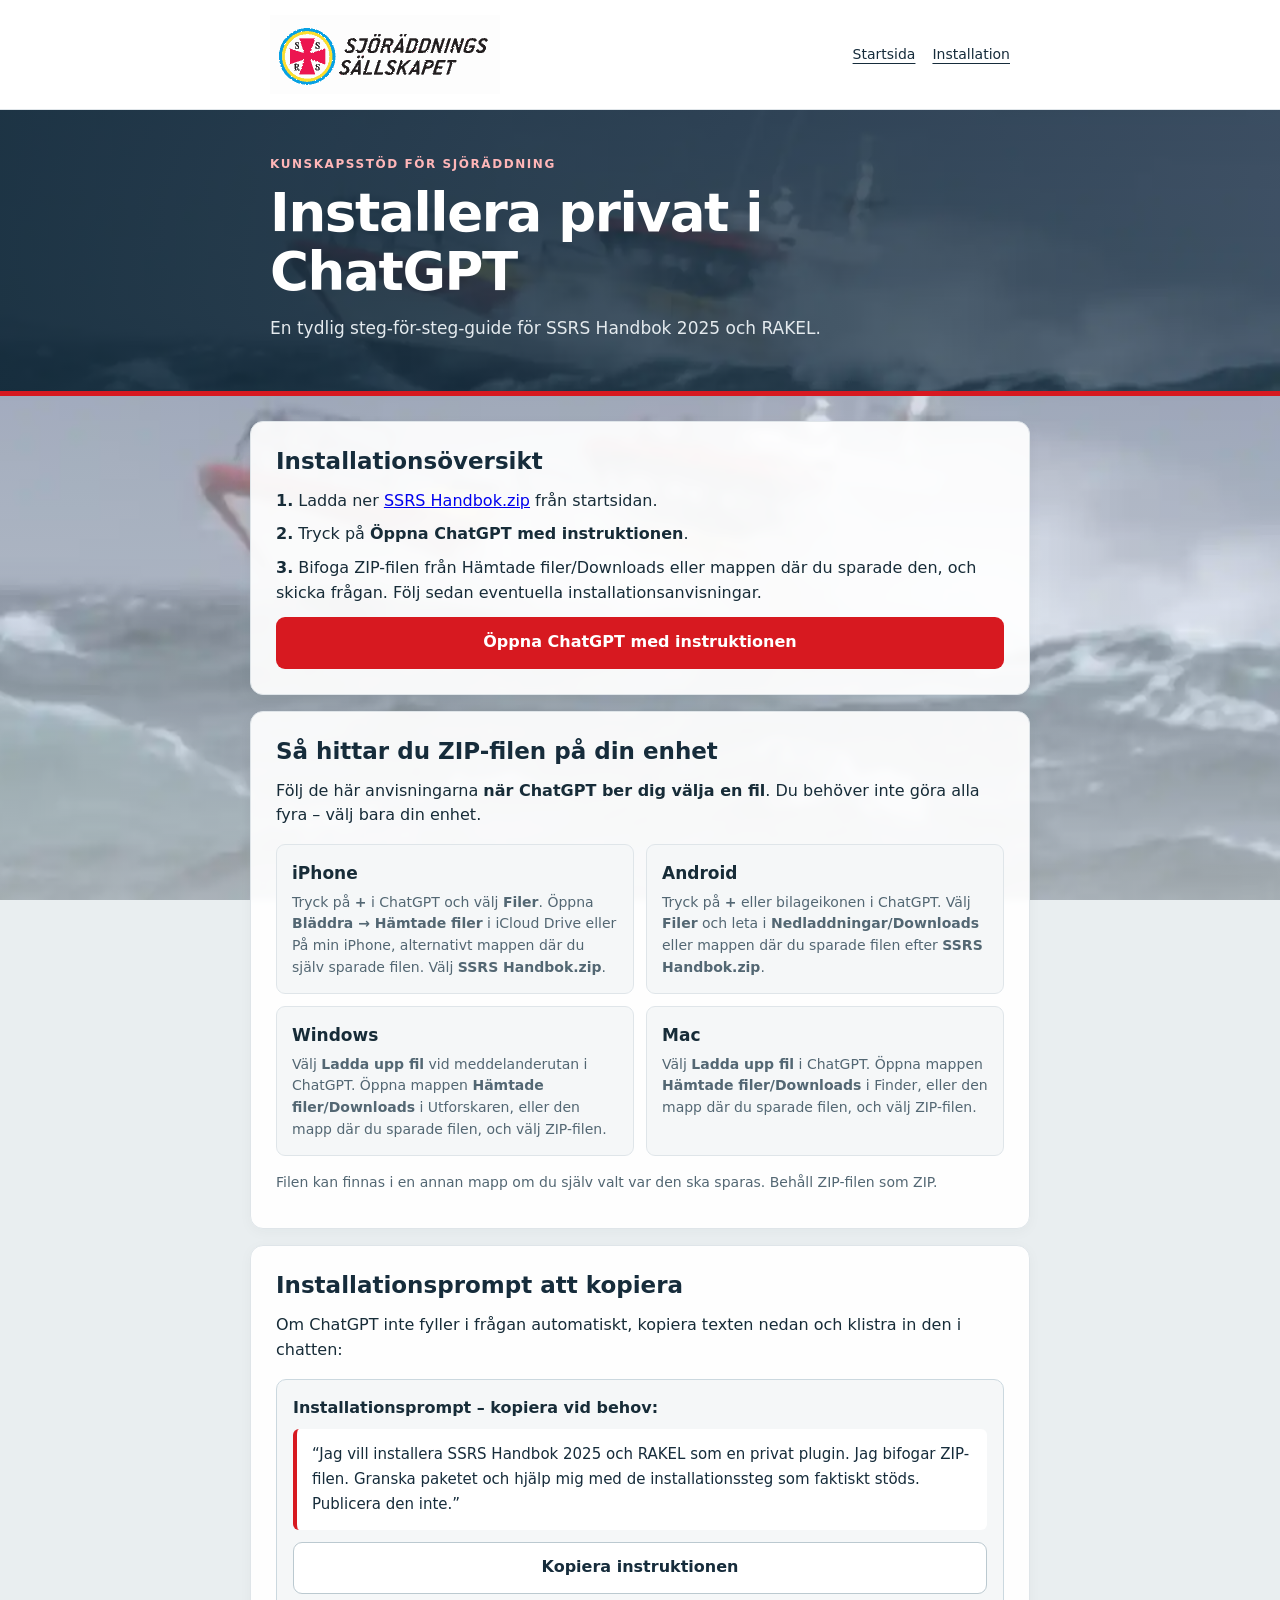
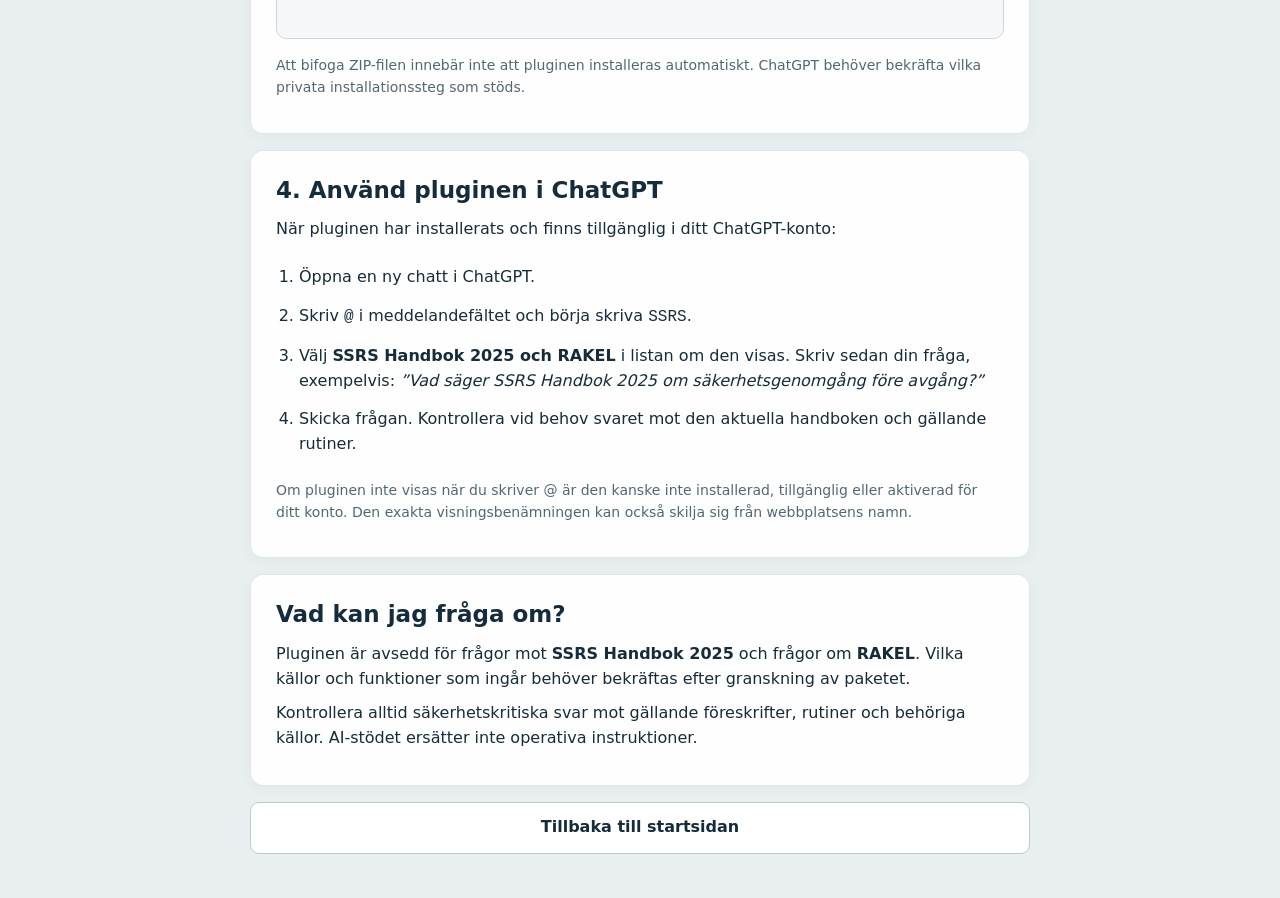
==== commit da8a89a3: "Clarify custom download folders and how to invoke SSRS plugin with @" ====
--- a/installera.html
+++ b/installera.html
@@ -15,18 +15,18 @@
 <section class="card"><h2>Installationsöversikt</h2>
 <p><strong>1.</strong> Ladda ner <a href="./SSRS%20Handbok.zip" download="SSRS Handbok.zip">SSRS Handbok.zip</a> från startsidan.</p>
 <p><strong>2.</strong> Tryck på <strong>Öppna ChatGPT med instruktionen</strong>.</p>
-<p><strong>3.</strong> Bifoga ZIP-filen från Hämtade filer/Downloads och skicka frågan.</p>
+<p><strong>3.</strong> Bifoga ZIP-filen från Hämtade filer/Downloads eller mappen där du sparade den, och skicka frågan. Följ sedan eventuella installationsanvisningar.</p>
 <a class="button" href="https://chatgpt.com/?q=Jag%20vill%20installera%20SSRS%20Handbok%202025%20och%20RAKEL%20som%20en%20privat%20plugin.%20Jag%20bifogar%20ZIP-filen.%20Granska%20paketet%20och%20hj%C3%A4lp%20mig%20med%20de%20installationssteg%20som%20faktiskt%20st%C3%B6ds.%20Publicera%20den%20inte." target="_blank" rel="noopener noreferrer">Öppna ChatGPT med instruktionen</a>
 </section>
 <section class="card"><h2>Så hittar du ZIP-filen på din enhet</h2>
 <p>Följ de här anvisningarna <strong>när ChatGPT ber dig välja en fil</strong>. Du behöver inte göra alla fyra – välj bara din enhet.</p>
 <div class="device-grid">
-<div class="device-tip"><h3>iPhone</h3><p>Tryck på <strong>+</strong> i ChatGPT och välj <strong>Filer</strong>. Öppna <strong>Bläddra → Hämtade filer</strong> i iCloud Drive eller På min iPhone. Välj <strong>SSRS Handbok.zip</strong>.</p></div>
-<div class="device-tip"><h3>Android</h3><p>Tryck på <strong>+</strong> eller bilageikonen i ChatGPT. Välj <strong>Filer</strong> och leta i <strong>Nedladdningar/Downloads</strong> efter <strong>SSRS Handbok.zip</strong>.</p></div>
-<div class="device-tip"><h3>Windows</h3><p>Välj <strong>Ladda upp fil</strong> vid meddelanderutan i ChatGPT. Öppna mappen <strong>Hämtade filer/Downloads</strong> i Utforskaren och välj ZIP-filen.</p></div>
-<div class="device-tip"><h3>Mac</h3><p>Välj <strong>Ladda upp fil</strong> i ChatGPT. Öppna mappen <strong>Hämtade filer/Downloads</strong> i Finder och välj ZIP-filen.</p></div>
+<div class="device-tip"><h3>iPhone</h3><p>Tryck på <strong>+</strong> i ChatGPT och välj <strong>Filer</strong>. Öppna <strong>Bläddra → Hämtade filer</strong> i iCloud Drive eller På min iPhone, alternativt mappen där du själv sparade filen. Välj <strong>SSRS Handbok.zip</strong>.</p></div>
+<div class="device-tip"><h3>Android</h3><p>Tryck på <strong>+</strong> eller bilageikonen i ChatGPT. Välj <strong>Filer</strong> och leta i <strong>Nedladdningar/Downloads</strong> eller mappen där du sparade filen efter <strong>SSRS Handbok.zip</strong>.</p></div>
+<div class="device-tip"><h3>Windows</h3><p>Välj <strong>Ladda upp fil</strong> vid meddelanderutan i ChatGPT. Öppna mappen <strong>Hämtade filer/Downloads</strong> i Utforskaren, eller den mapp där du sparade filen, och välj ZIP-filen.</p></div>
+<div class="device-tip"><h3>Mac</h3><p>Välj <strong>Ladda upp fil</strong> i ChatGPT. Öppna mappen <strong>Hämtade filer/Downloads</strong> i Finder, eller den mapp där du sparade filen, och välj ZIP-filen.</p></div>
 </div>
-<p class="status">Om filen inte syns i nedladdningarna, kontrollera vilken mapp webbläsaren sparar filer i. Behåll ZIP-filen som ZIP.</p></section>
+<p class="status">Filen kan finnas i en annan mapp om du själv valt var den ska sparas. Behåll ZIP-filen som ZIP.</p></section>
 <section class="card"><h2>Installationsprompt att kopiera</h2>
 <p>Om ChatGPT inte fyller i frågan automatiskt, kopiera texten nedan och klistra in den i chatten:</p>
 <div class="prompt-box" aria-label="Installationsinstruktion att kopiera">
@@ -36,6 +36,16 @@
 <p class="status copy-status" aria-live="polite"></p>
 </div>
 <p class="status">Att bifoga ZIP-filen innebär inte att pluginen installeras automatiskt. ChatGPT behöver bekräfta vilka privata installationssteg som stöds.</p>
+</section>
+<section class="card"><h2>4. Använd pluginen i ChatGPT</h2>
+<p>När pluginen har installerats och finns tillgänglig i ditt ChatGPT-konto:</p>
+<ol class="steps">
+<li>Öppna en ny chatt i ChatGPT.</li>
+<li>Skriv <code>@</code> i meddelandefältet och börja skriva <code>SSRS</code>.</li>
+<li>Välj <strong>SSRS Handbok 2025 och RAKEL</strong> i listan om den visas. Skriv sedan din fråga, exempelvis: <em>”Vad säger SSRS Handbok 2025 om säkerhetsgenomgång före avgång?”</em></li>
+<li>Skicka frågan. Kontrollera vid behov svaret mot den aktuella handboken och gällande rutiner.</li>
+</ol>
+<p class="status">Om pluginen inte visas när du skriver @ är den kanske inte installerad, tillgänglig eller aktiverad för ditt konto. Den exakta visningsbenämningen kan också skilja sig från webbplatsens namn.</p>
 </section>
 <section class="card"><h2>Vad kan jag fråga om?</h2><p>Pluginen är avsedd för frågor mot <strong>SSRS Handbok 2025</strong> och frågor om <strong>RAKEL</strong>. Vilka källor och funktioner som ingår behöver bekräftas efter granskning av paketet.</p>
 <p>Kontrollera alltid säkerhetskritiska svar mot gällande föreskrifter, rutiner och behöriga källor. AI-stödet ersätter inte operativa instruktioner.</p></section>
--- a/styles.css
+++ b/styles.css
@@ -49,3 +49,9 @@
 .prompt-text{margin:0;padding:13px 15px;white-space:normal;overflow-wrap:anywhere;background:white;border-left:4px solid var(--red);border-radius:6px;font-size:15px;line-height:1.65;color:var(--navy);user-select:text}
 .copy-prompt{margin-top:12px}
 .copy-status{min-height:1.4em;margin:9px 0 0}
+
+/* Enhetsspecifika tips på detaljsidan */
+.device-grid{display:grid;grid-template-columns:1fr 1fr;gap:12px;margin:16px 0}
+.device-tip{background:rgba(245,247,248,.95);border:1px solid var(--line);border-radius:9px;padding:15px}
+.device-tip p{color:var(--muted);font-size:14px;margin:5px 0 0}
+@media(max-width:580px){.device-grid{grid-template-columns:1fr}}
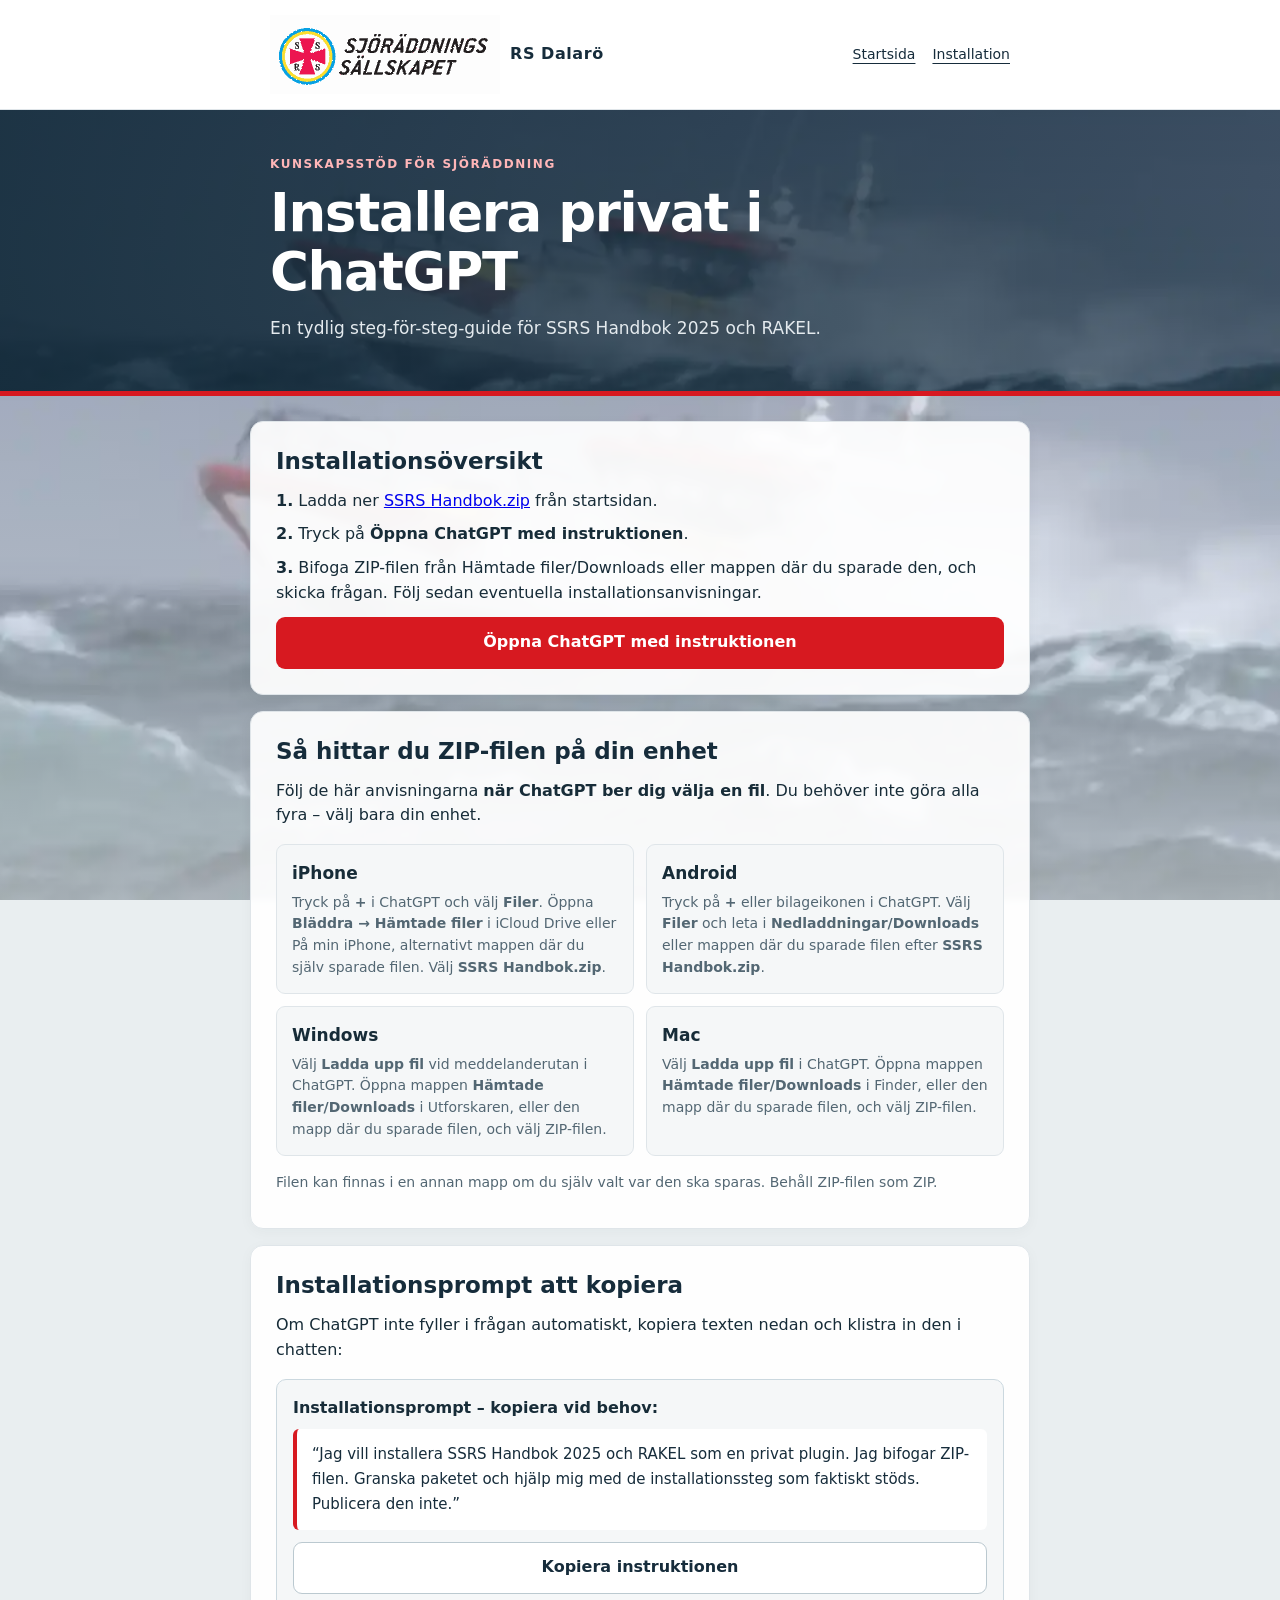
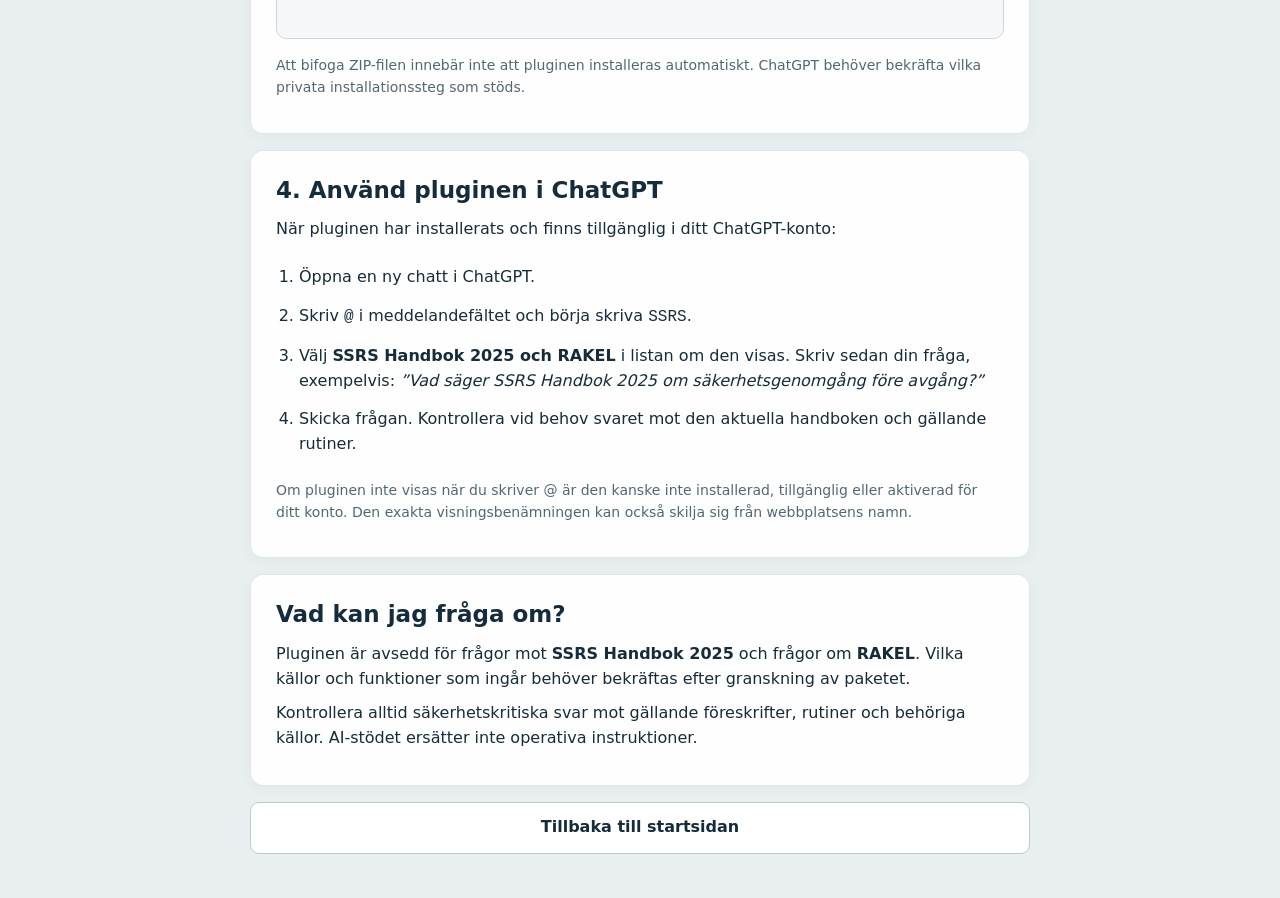
==== commit 2246e2e3: "Add RS Dalarö label beside SSRS logo" ====
--- a/installera.html
+++ b/installera.html
@@ -6,10 +6,10 @@
 <meta name="theme-color" content="#d71920">
 <meta name="description" content="Information om installation av SSRS Handbok 2025 och RAKEL.">
 <title>Installation – SSRS Handbok 2025 och RAKEL</title>
-<link rel="stylesheet" href="./styles.css?v=20261119-3">
+<link rel="stylesheet" href="./styles.css?v=20261119-4">
 </head>
 <body>
-<header><div class="topbar"><a class="brand" href="./index.html"><img class="brand-logo" src="./ssrs-logo.svg" alt="Sjöräddningssällskapet" width="230" height="79"></a><nav aria-label="Huvudmeny"><a href="./index.html">Startsida</a><a href="./installera.html" aria-current="page">Installation</a></nav></div></header>
+<header><div class="topbar"><a class="brand" href="./index.html"><img class="brand-logo" src="./ssrs-logo.svg" alt="Sjöräddningssällskapet" width="230" height="79"><span class="station-name">RS Dalarö</span></a><nav aria-label="Huvudmeny"><a href="./index.html">Startsida</a><a href="./installera.html" aria-current="page">Installation</a></nav></div></header>
 <section class="hero"><div class="hero-inner"><p class="eyebrow">Kunskapsstöd för sjöräddning</p><h1>Installera privat i ChatGPT</h1><p>En tydlig steg-för-steg-guide för SSRS Handbok 2025 och RAKEL.</p></div></section>
 <main>
 <section class="card"><h2>Installationsöversikt</h2>
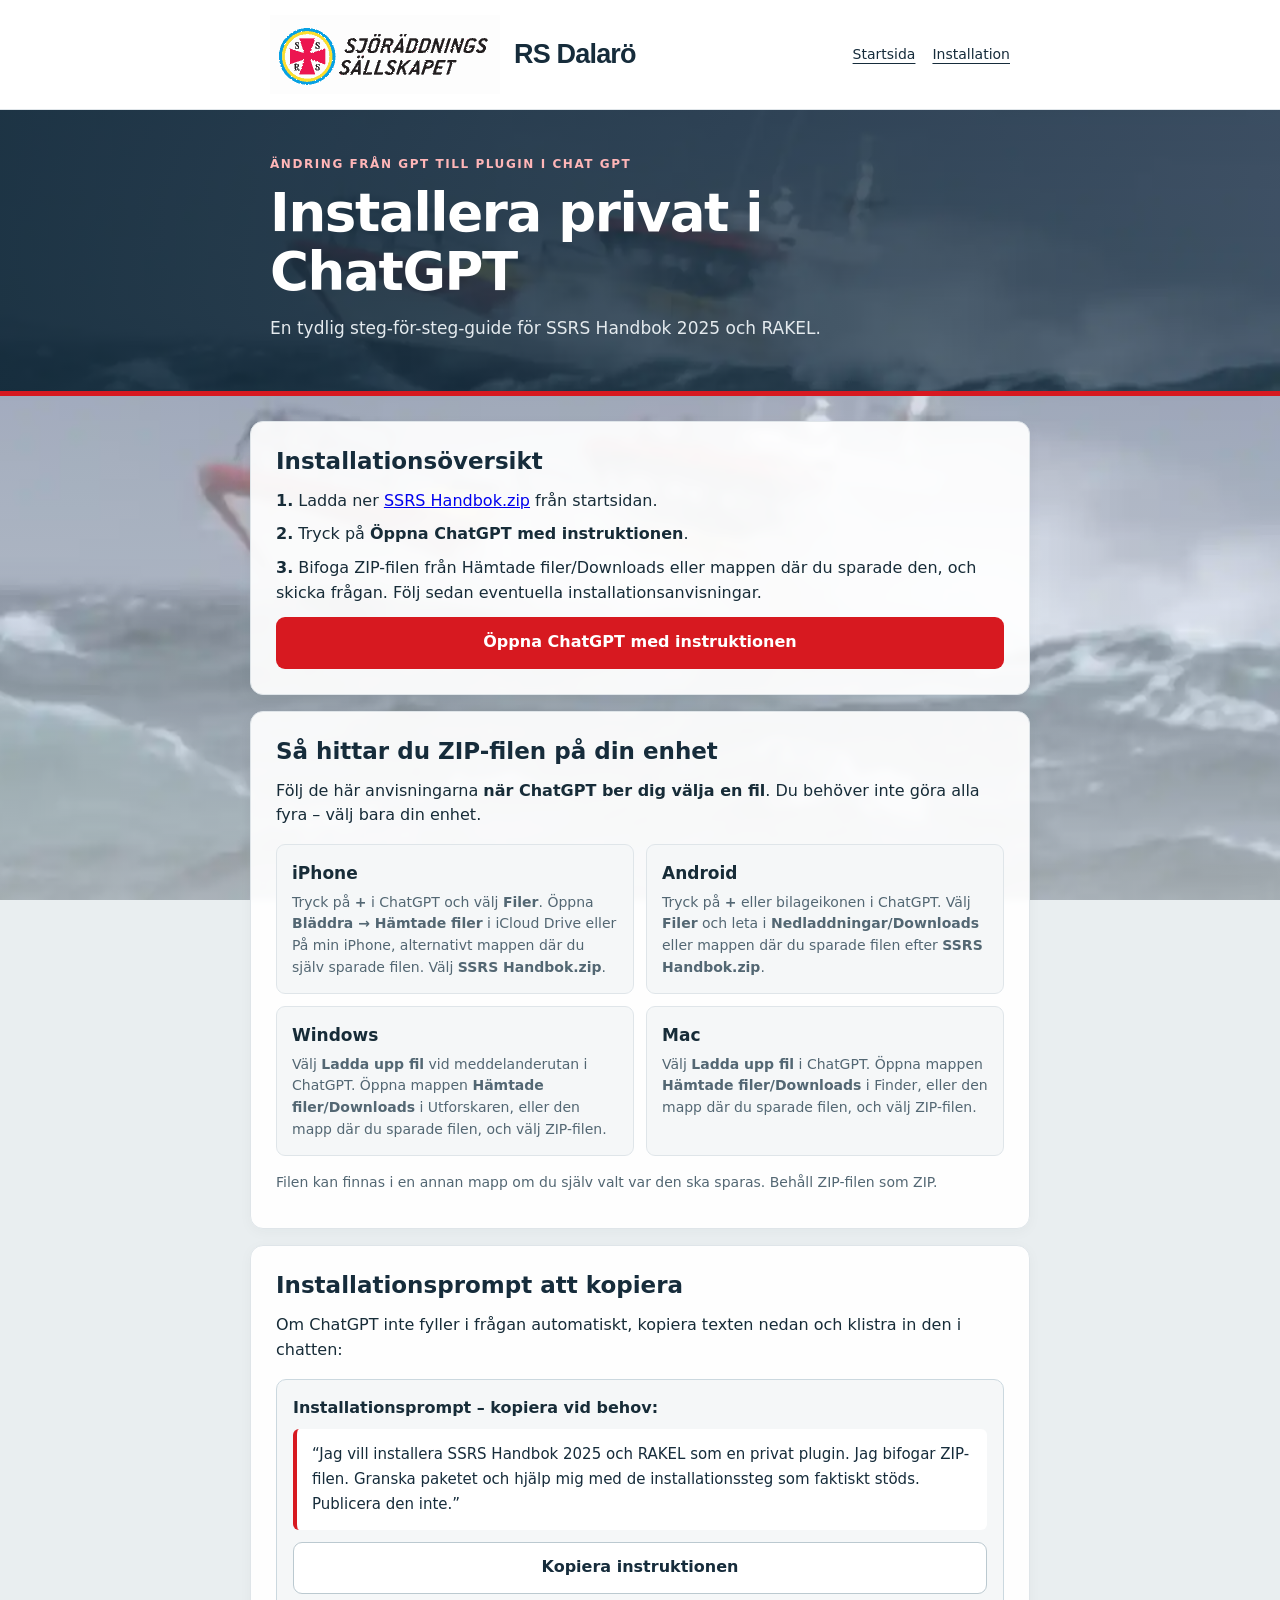
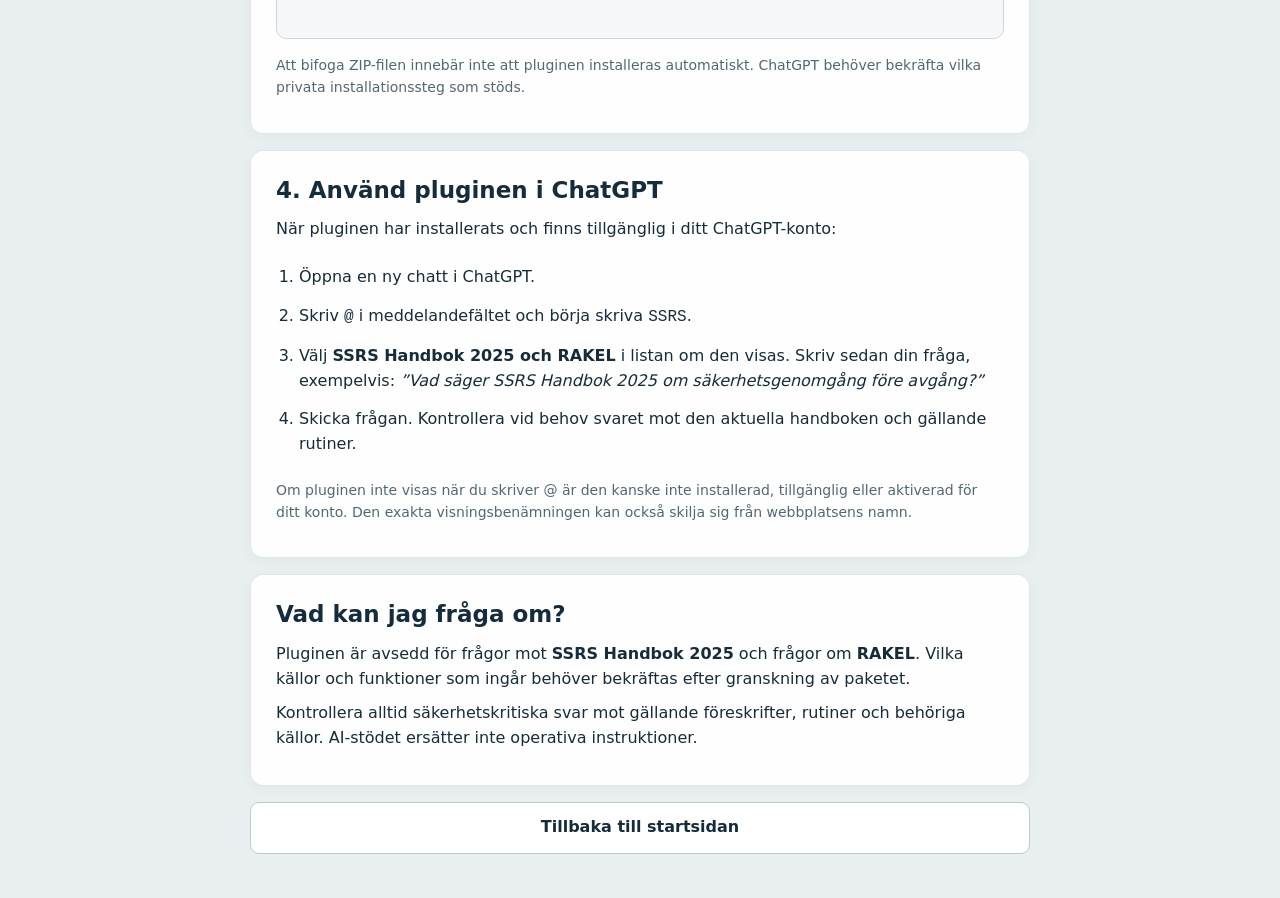
==== commit 5dc18f23: "Update hero eyebrow to GPT-to-plugin heading" ====
--- a/installera.html
+++ b/installera.html
@@ -10,7 +10,7 @@
 </head>
 <body>
 <header><div class="topbar"><a class="brand" href="./index.html"><img class="brand-logo" src="./ssrs-logo.svg" alt="Sjöräddningssällskapet" width="230" height="79"><span class="station-name">RS Dalarö</span></a><nav aria-label="Huvudmeny"><a href="./index.html">Startsida</a><a href="./installera.html" aria-current="page">Installation</a></nav></div></header>
-<section class="hero"><div class="hero-inner"><p class="eyebrow">Kunskapsstöd för sjöräddning</p><h1>Installera privat i ChatGPT</h1><p>En tydlig steg-för-steg-guide för SSRS Handbok 2025 och RAKEL.</p></div></section>
+<section class="hero"><div class="hero-inner"><p class="eyebrow">Ändring från GPT till Plugin i Chat GPT</p><h1>Installera privat i ChatGPT</h1><p>En tydlig steg-för-steg-guide för SSRS Handbok 2025 och RAKEL.</p></div></section>
 <main>
 <section class="card"><h2>Installationsöversikt</h2>
 <p><strong>1.</strong> Ladda ner <a href="./SSRS%20Handbok.zip" download="SSRS Handbok.zip">SSRS Handbok.zip</a> från startsidan.</p>
--- a/styles.css
+++ b/styles.css
@@ -55,3 +55,8 @@
 .device-tip{background:rgba(245,247,248,.95);border:1px solid var(--line);border-radius:9px;padding:15px}
 .device-tip p{color:var(--muted);font-size:14px;margin:5px 0 0}
 @media(max-width:580px){.device-grid{grid-template-columns:1fr}}
+
+/* Stationsnamn intill SSRS-loggan, med matchande kraftig sans-serif. */
+.brand{gap:14px;flex-wrap:nowrap}
+.station-name{font-family:"Arial Narrow","Helvetica Neue",Arial,sans-serif;font-stretch:condensed;font-weight:900;font-size:clamp(18px,2.6vw,27px);line-height:1;letter-spacing:-.03em;color:var(--navy);white-space:nowrap}
+@media(max-width:580px){.brand{gap:9px}.brand-logo{width:150px}.station-name{font-size:20px}}
